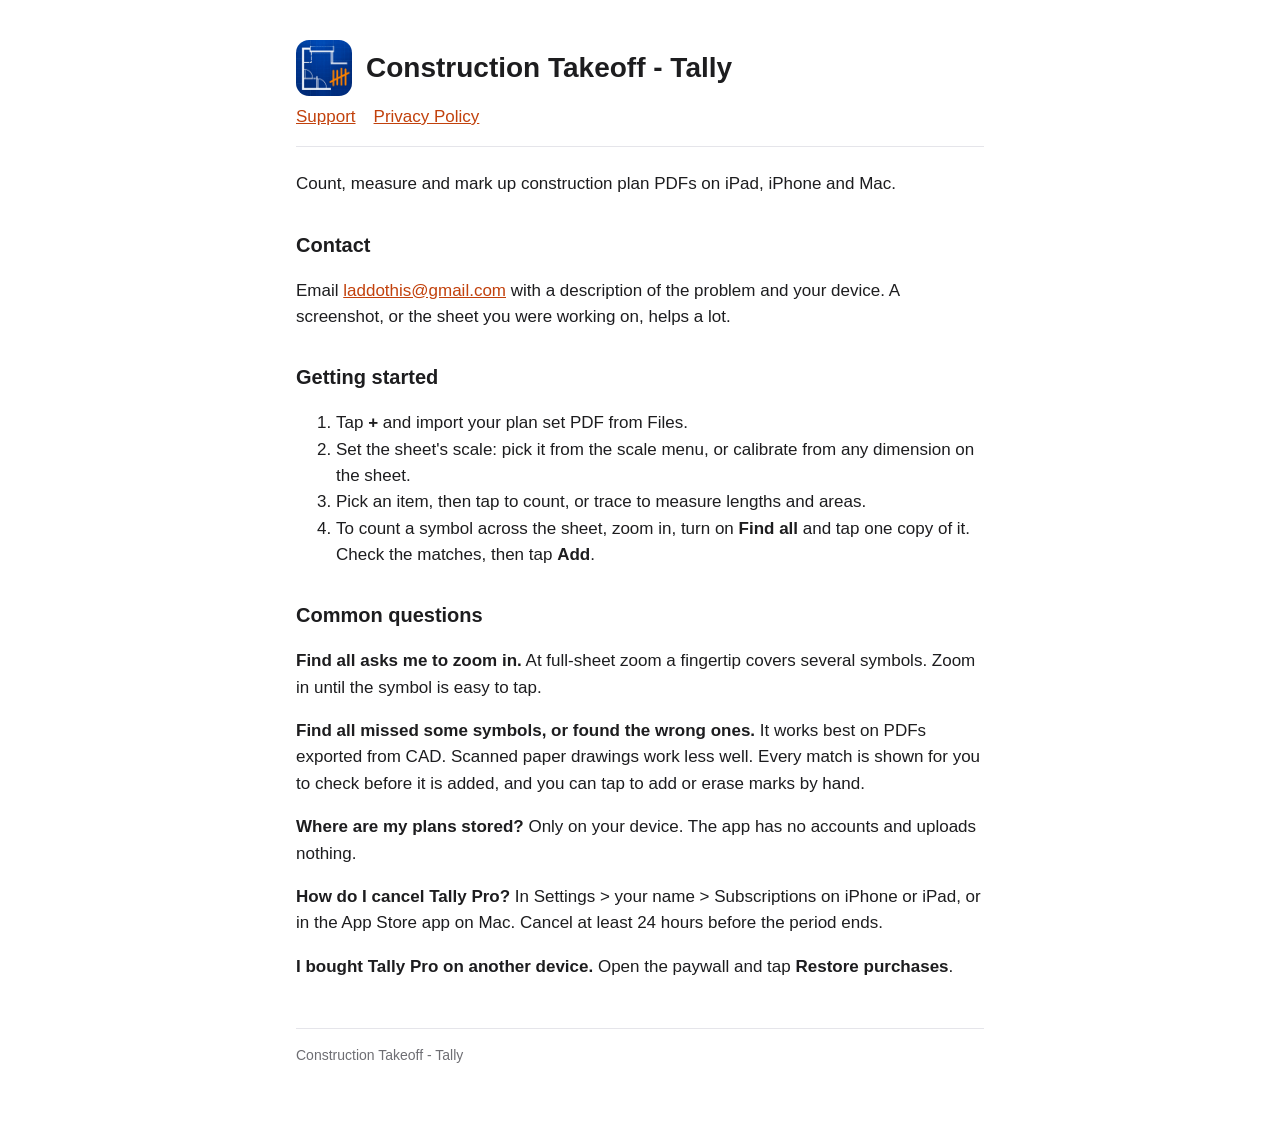
==== index.html @ 2df2b299 "New icon; subscription is Tally Pro" ====
<!doctype html>
<html lang="en">
<head>
<meta charset="utf-8">
<meta name="viewport" content="width=device-width, initial-scale=1">
<title>Construction Takeoff - Tally: Support</title>
<link rel="stylesheet" href="style.css">
<link rel="icon" href="icon.png">
</head>
<body>
<main>
<header><img src="icon.png" alt=""><h1>Construction Takeoff - Tally</h1></header>
<nav><a href="./">Support</a><a href="privacy.html">Privacy Policy</a></nav>

<p>Count, measure and mark up construction plan PDFs on iPad, iPhone and Mac.</p>

<h2>Contact</h2>
<p>Email <span class="email"><noscript>laddothis at gmail dot com</noscript></span> with a description of the problem and your device. A screenshot, or the sheet you were working on, helps a lot.</p>

<h2>Getting started</h2>
<ol>
<li>Tap <strong>+</strong> and import your plan set PDF from Files.</li>
<li>Set the sheet's scale: pick it from the scale menu, or calibrate from any dimension on the sheet.</li>
<li>Pick an item, then tap to count, or trace to measure lengths and areas.</li>
<li>To count a symbol across the sheet, zoom in, turn on <strong>Find all</strong> and tap one copy of it. Check the matches, then tap <strong>Add</strong>.</li>
</ol>

<h2>Common questions</h2>
<p><strong>Find all asks me to zoom in.</strong> At full-sheet zoom a fingertip covers several symbols. Zoom in until the symbol is easy to tap.</p>
<p><strong>Find all missed some symbols, or found the wrong ones.</strong> It works best on PDFs exported from CAD. Scanned paper drawings work less well. Every match is shown for you to check before it is added, and you can tap to add or erase marks by hand.</p>
<p><strong>Where are my plans stored?</strong> Only on your device. The app has no accounts and uploads nothing.</p>
<p><strong>How do I cancel Tally Pro?</strong> In Settings &gt; your name &gt; Subscriptions on iPhone or iPad, or in the App Store app on Mac. Cancel at least 24 hours before the period ends.</p>
<p><strong>I bought Tally Pro on another device.</strong> Open the paywall and tap <strong>Restore purchases</strong>.</p>

<footer>Construction Takeoff - Tally</footer>
</main>
<script src="email.js"></script>
</body>
</html>
---- style.css ----
:root { --bg: #ffffff; --text: #1d1d1f; --muted: #6e6e73; --accent: #c2410c; --line: #e5e5ea; }
@media (prefers-color-scheme: dark) { :root { --bg: #111113; --text: #f2f2f7; --muted: #a1a1a6; --accent: #fb923c; --line: #2c2c2e; } }
* { box-sizing: border-box; }
body { margin: 0; background: var(--bg); color: var(--text); font: 17px/1.55 -apple-system, BlinkMacSystemFont, "Segoe UI", Roboto, sans-serif; }
main { max-width: 720px; margin: 0 auto; padding: 40px 16px 64px; }
header { display: flex; align-items: center; gap: 14px; margin-bottom: 8px; }
header img { width: 56px; height: 56px; border-radius: 13px; }
h1 { font-size: 28px; margin: 0; }
h2 { font-size: 20px; margin: 32px 0 8px; }
p, li { color: var(--text); }
.muted { color: var(--muted); }
a { color: var(--accent); }
nav { margin: 8px 0 24px; padding-bottom: 16px; border-bottom: 1px solid var(--line); }
nav a { margin-right: 18px; }
footer { margin-top: 48px; padding-top: 16px; border-top: 1px solid var(--line); color: var(--muted); font-size: 14px; }
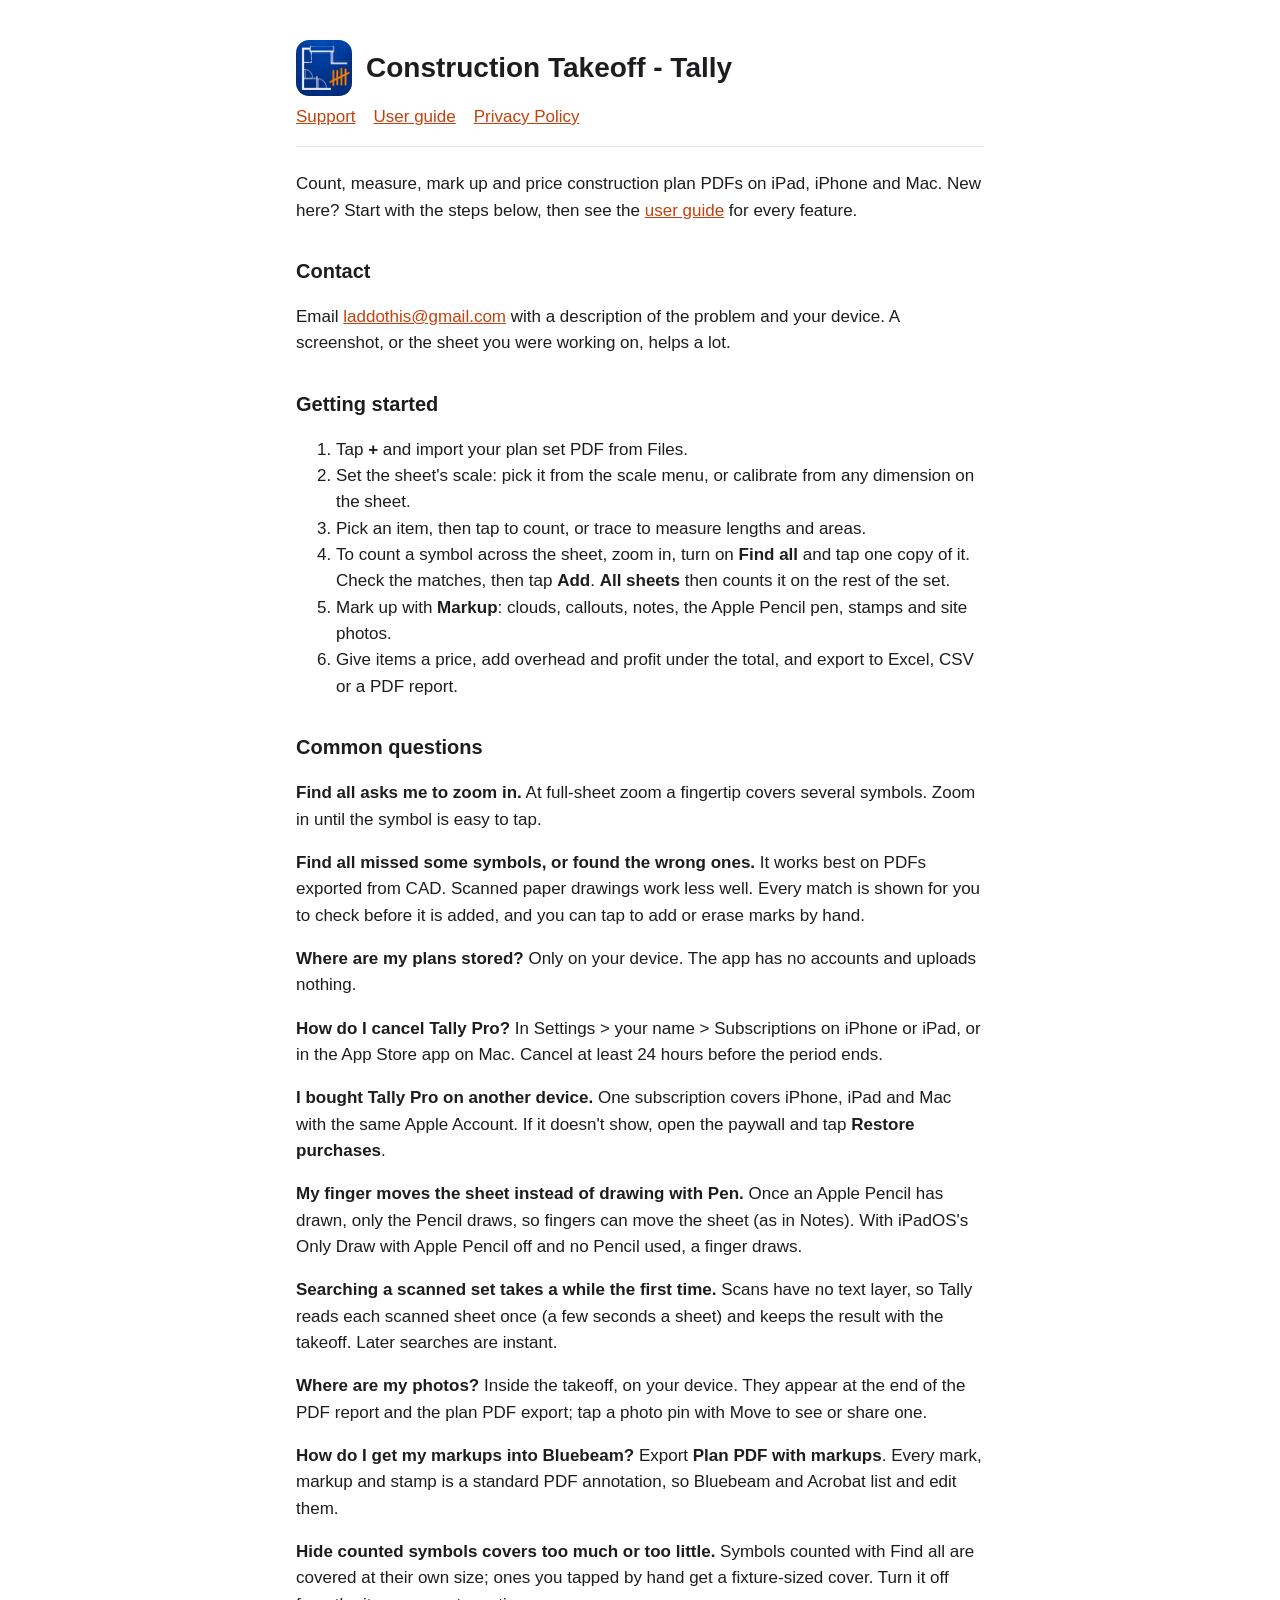
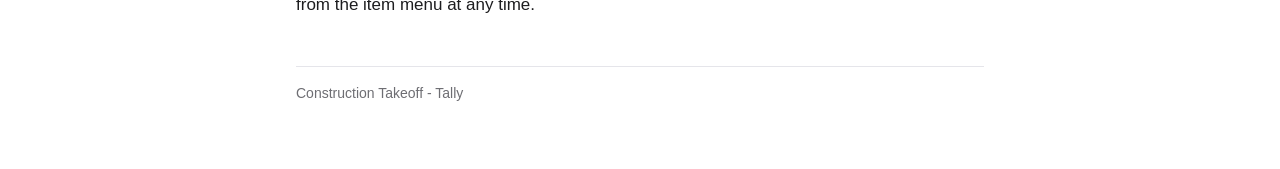
==== commit 3f4c1472: "User guide covering every feature (pen, stamps, photos, zones, Hide counted, bid, volumes, Select ar" ====
--- a/index.html
+++ b/index.html
@@ -10,9 +10,9 @@
 <body>
 <main>
 <header><img src="icon.png" alt=""><h1>Construction Takeoff - Tally</h1></header>
-<nav><a href="./">Support</a><a href="privacy.html">Privacy Policy</a></nav>
+<nav><a href="./">Support</a><a href="guide.html">User guide</a><a href="privacy.html">Privacy Policy</a></nav>
 
-<p>Count, measure and mark up construction plan PDFs on iPad, iPhone and Mac.</p>
+<p>Count, measure, mark up and price construction plan PDFs on iPad, iPhone and Mac. New here? Start with the steps below, then see the <a href="guide.html">user guide</a> for every feature.</p>
 
 <h2>Contact</h2>
 <p>Email <span class="email"><noscript>laddothis at gmail dot com</noscript></span> with a description of the problem and your device. A screenshot, or the sheet you were working on, helps a lot.</p>
@@ -22,7 +22,9 @@
 <li>Tap <strong>+</strong> and import your plan set PDF from Files.</li>
 <li>Set the sheet's scale: pick it from the scale menu, or calibrate from any dimension on the sheet.</li>
 <li>Pick an item, then tap to count, or trace to measure lengths and areas.</li>
-<li>To count a symbol across the sheet, zoom in, turn on <strong>Find all</strong> and tap one copy of it. Check the matches, then tap <strong>Add</strong>.</li>
+<li>To count a symbol across the sheet, zoom in, turn on <strong>Find all</strong> and tap one copy of it. Check the matches, then tap <strong>Add</strong>. <strong>All sheets</strong> then counts it on the rest of the set.</li>
+<li>Mark up with <strong>Markup</strong>: clouds, callouts, notes, the Apple Pencil pen, stamps and site photos.</li>
+<li>Give items a price, add overhead and profit under the total, and export to Excel, CSV or a PDF report.</li>
 </ol>
 
 <h2>Common questions</h2>
@@ -30,7 +32,12 @@
 <p><strong>Find all missed some symbols, or found the wrong ones.</strong> It works best on PDFs exported from CAD. Scanned paper drawings work less well. Every match is shown for you to check before it is added, and you can tap to add or erase marks by hand.</p>
 <p><strong>Where are my plans stored?</strong> Only on your device. The app has no accounts and uploads nothing.</p>
 <p><strong>How do I cancel Tally Pro?</strong> In Settings &gt; your name &gt; Subscriptions on iPhone or iPad, or in the App Store app on Mac. Cancel at least 24 hours before the period ends.</p>
-<p><strong>I bought Tally Pro on another device.</strong> Open the paywall and tap <strong>Restore purchases</strong>.</p>
+<p><strong>I bought Tally Pro on another device.</strong> One subscription covers iPhone, iPad and Mac with the same Apple Account. If it doesn't show, open the paywall and tap <strong>Restore purchases</strong>.</p>
+<p><strong>My finger moves the sheet instead of drawing with Pen.</strong> Once an Apple Pencil has drawn, only the Pencil draws, so fingers can move the sheet (as in Notes). With iPadOS's Only Draw with Apple Pencil off and no Pencil used, a finger draws.</p>
+<p><strong>Searching a scanned set takes a while the first time.</strong> Scans have no text layer, so Tally reads each scanned sheet once (a few seconds a sheet) and keeps the result with the takeoff. Later searches are instant.</p>
+<p><strong>Where are my photos?</strong> Inside the takeoff, on your device. They appear at the end of the PDF report and the plan PDF export; tap a photo pin with Move to see or share one.</p>
+<p><strong>How do I get my markups into Bluebeam?</strong> Export <strong>Plan PDF with markups</strong>. Every mark, markup and stamp is a standard PDF annotation, so Bluebeam and Acrobat list and edit them.</p>
+<p><strong>Hide counted symbols covers too much or too little.</strong> Symbols counted with Find all are covered at their own size; ones you tapped by hand get a fixture-sized cover. Turn it off from the item menu at any time.</p>
 
 <footer>Construction Takeoff - Tally</footer>
 </main>
--- a/style.css
+++ b/style.css
@@ -13,3 +13,5 @@
 nav { margin: 8px 0 24px; padding-bottom: 16px; border-bottom: 1px solid var(--line); }
 nav a { margin-right: 18px; }
 footer { margin-top: 48px; padding-top: 16px; border-top: 1px solid var(--line); color: var(--muted); font-size: 14px; }
+.toc { font-size: 15px; color: var(--muted); }
+code { font: 15px ui-monospace, SFMono-Regular, Menlo, monospace; }
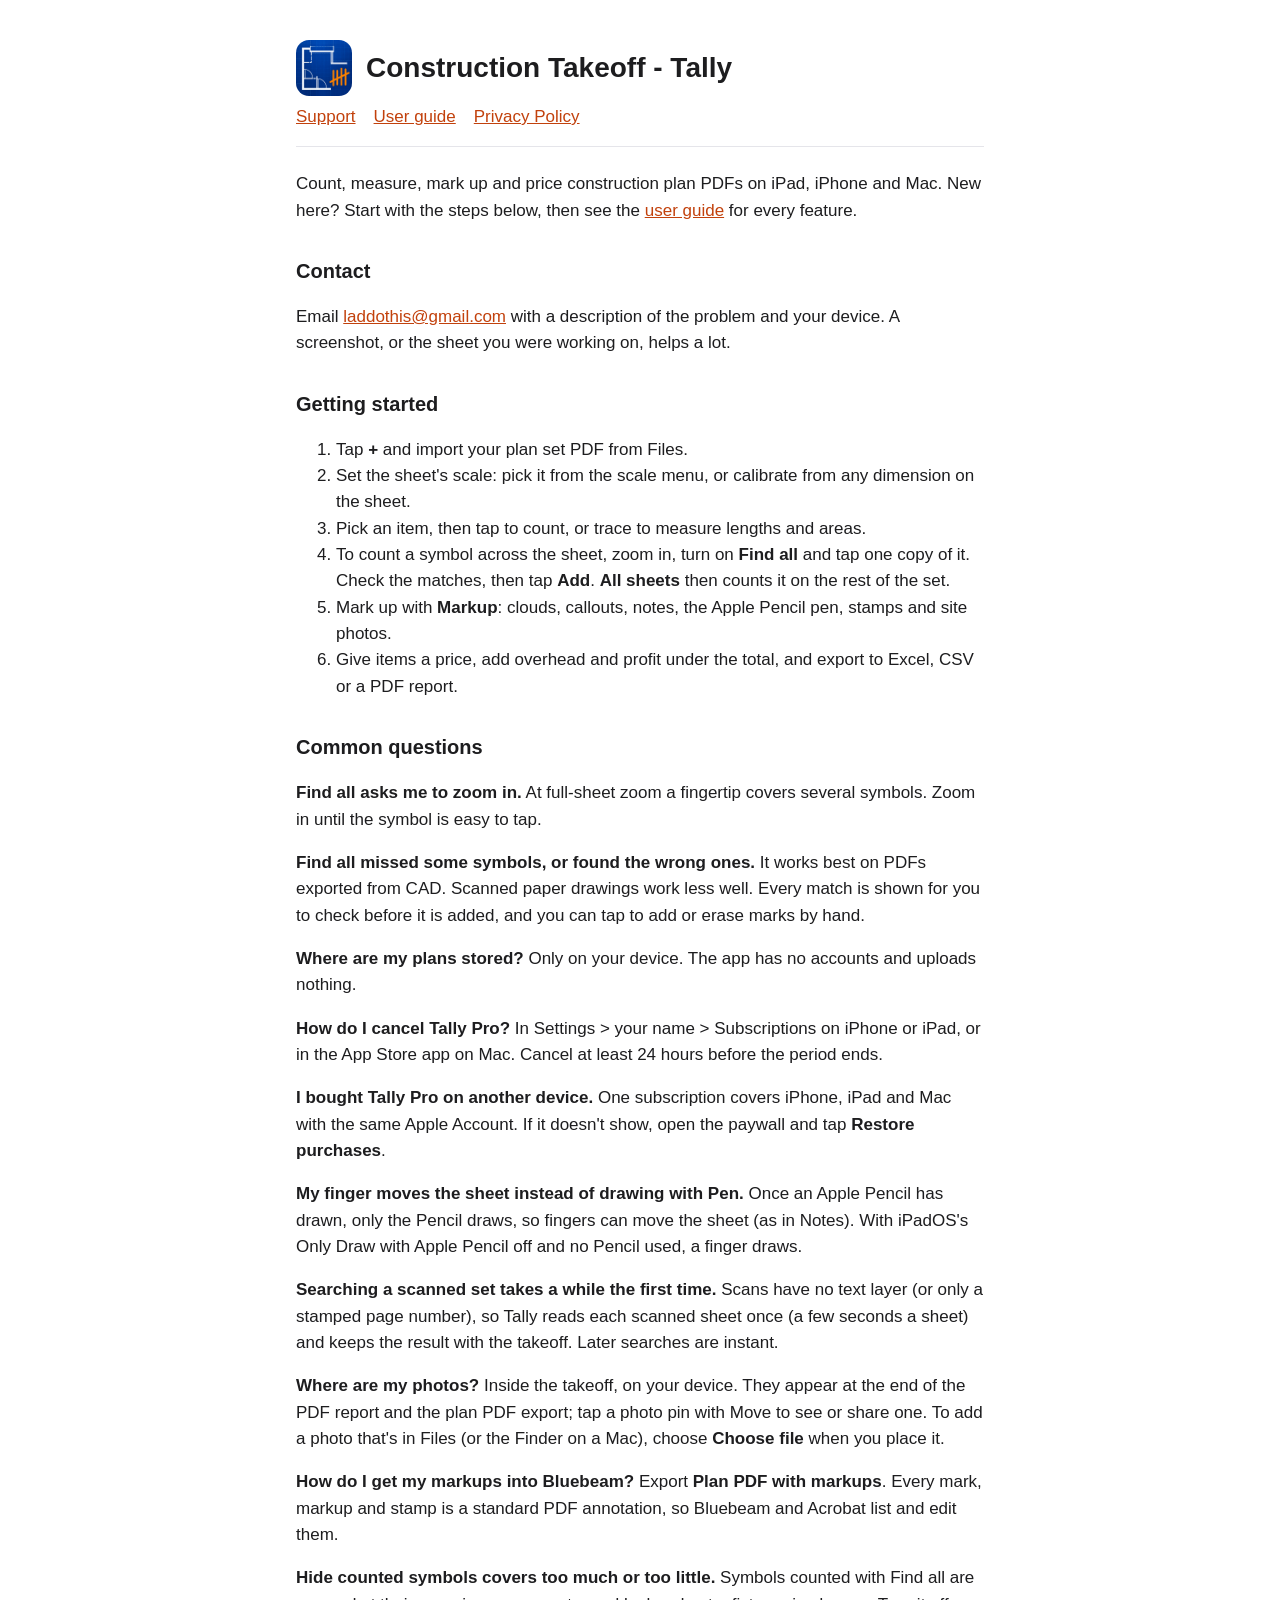
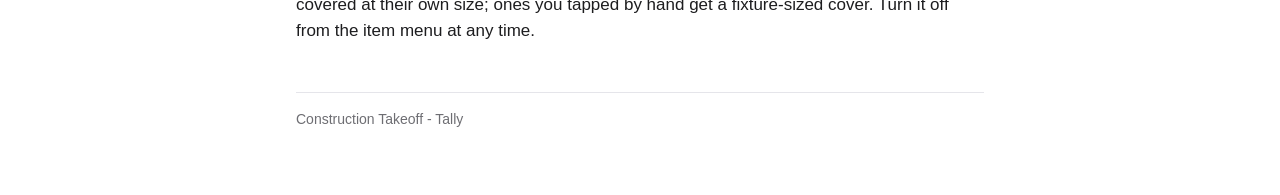
==== commit cc1087ff: "Docs: scans with stamped numbers, photos from files, revisions keep photos, bid field to field" ====
--- a/index.html
+++ b/index.html
@@ -34,8 +34,8 @@
 <p><strong>How do I cancel Tally Pro?</strong> In Settings &gt; your name &gt; Subscriptions on iPhone or iPad, or in the App Store app on Mac. Cancel at least 24 hours before the period ends.</p>
 <p><strong>I bought Tally Pro on another device.</strong> One subscription covers iPhone, iPad and Mac with the same Apple Account. If it doesn't show, open the paywall and tap <strong>Restore purchases</strong>.</p>
 <p><strong>My finger moves the sheet instead of drawing with Pen.</strong> Once an Apple Pencil has drawn, only the Pencil draws, so fingers can move the sheet (as in Notes). With iPadOS's Only Draw with Apple Pencil off and no Pencil used, a finger draws.</p>
-<p><strong>Searching a scanned set takes a while the first time.</strong> Scans have no text layer, so Tally reads each scanned sheet once (a few seconds a sheet) and keeps the result with the takeoff. Later searches are instant.</p>
-<p><strong>Where are my photos?</strong> Inside the takeoff, on your device. They appear at the end of the PDF report and the plan PDF export; tap a photo pin with Move to see or share one.</p>
+<p><strong>Searching a scanned set takes a while the first time.</strong> Scans have no text layer (or only a stamped page number), so Tally reads each scanned sheet once (a few seconds a sheet) and keeps the result with the takeoff. Later searches are instant.</p>
+<p><strong>Where are my photos?</strong> Inside the takeoff, on your device. They appear at the end of the PDF report and the plan PDF export; tap a photo pin with Move to see or share one. To add a photo that's in Files (or the Finder on a Mac), choose <strong>Choose file</strong> when you place it.</p>
 <p><strong>How do I get my markups into Bluebeam?</strong> Export <strong>Plan PDF with markups</strong>. Every mark, markup and stamp is a standard PDF annotation, so Bluebeam and Acrobat list and edit them.</p>
 <p><strong>Hide counted symbols covers too much or too little.</strong> Symbols counted with Find all are covered at their own size; ones you tapped by hand get a fixture-sized cover. Turn it off from the item menu at any time.</p>
 
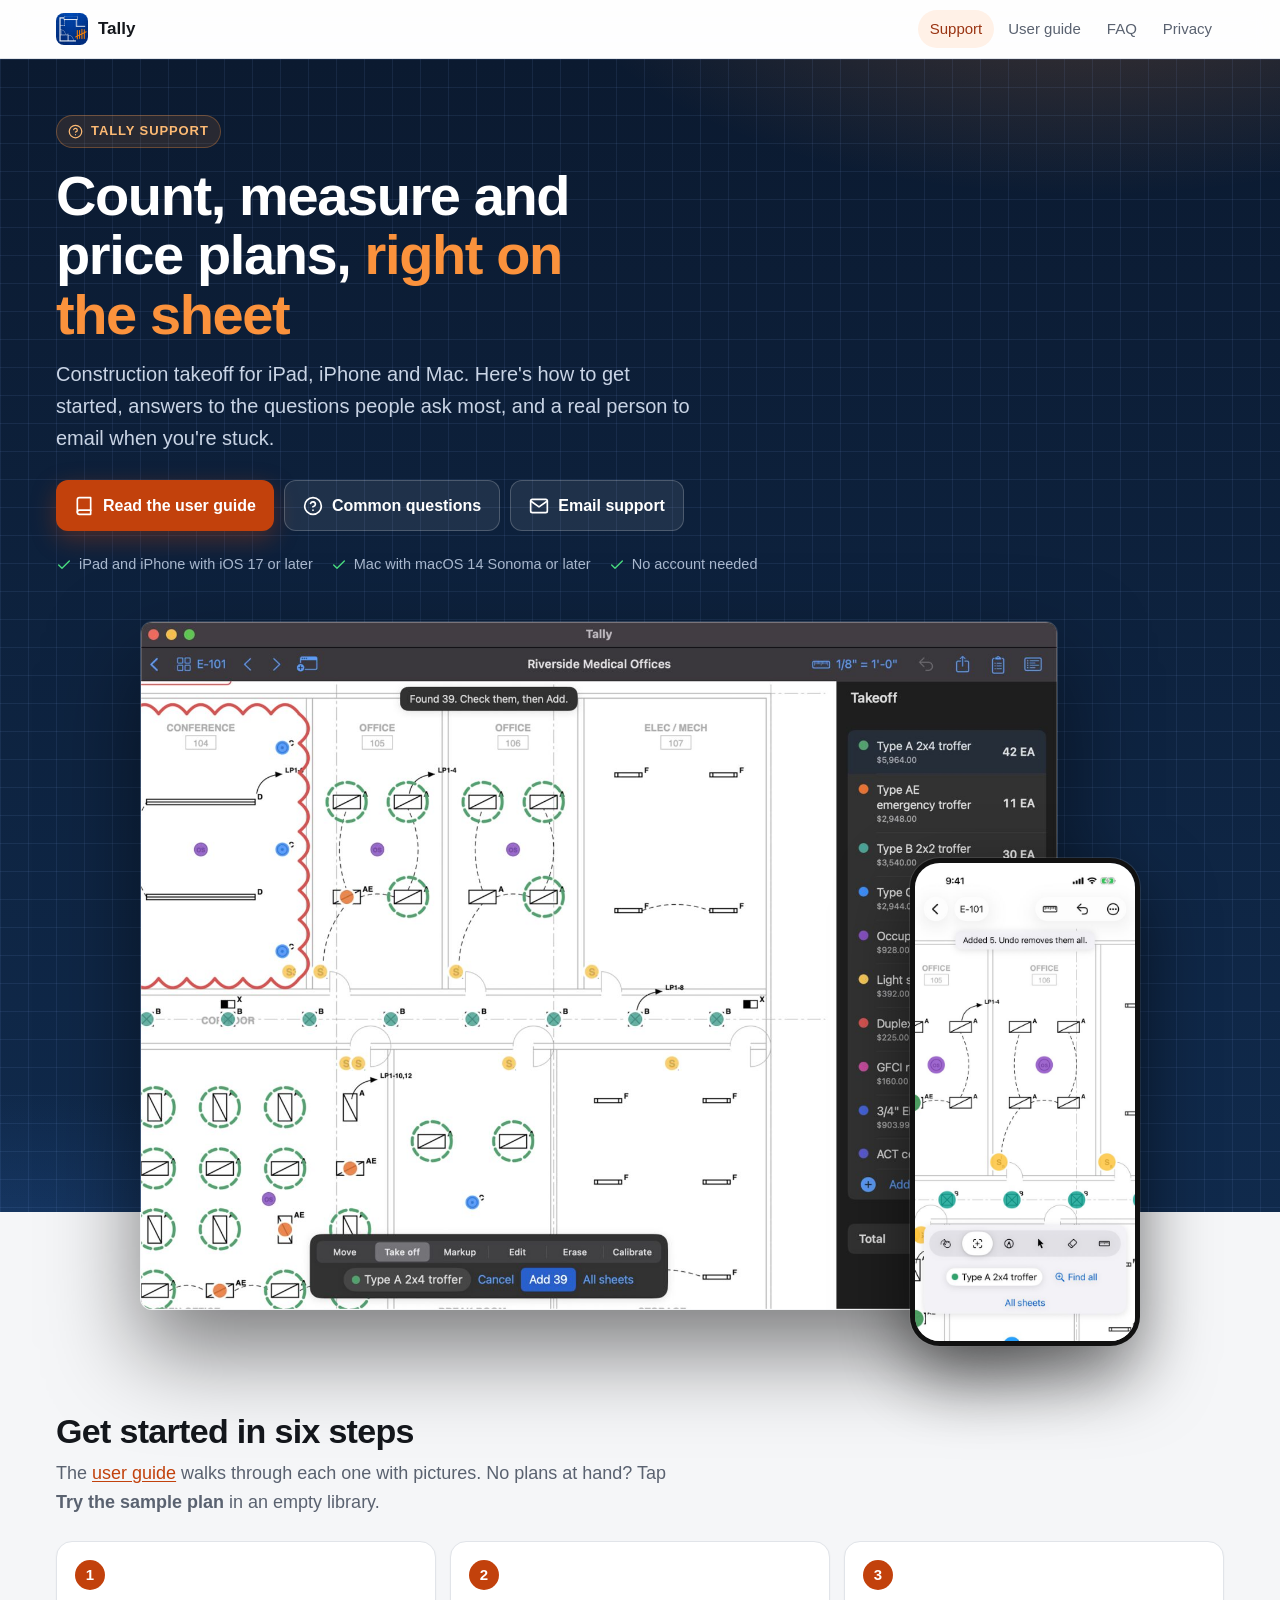
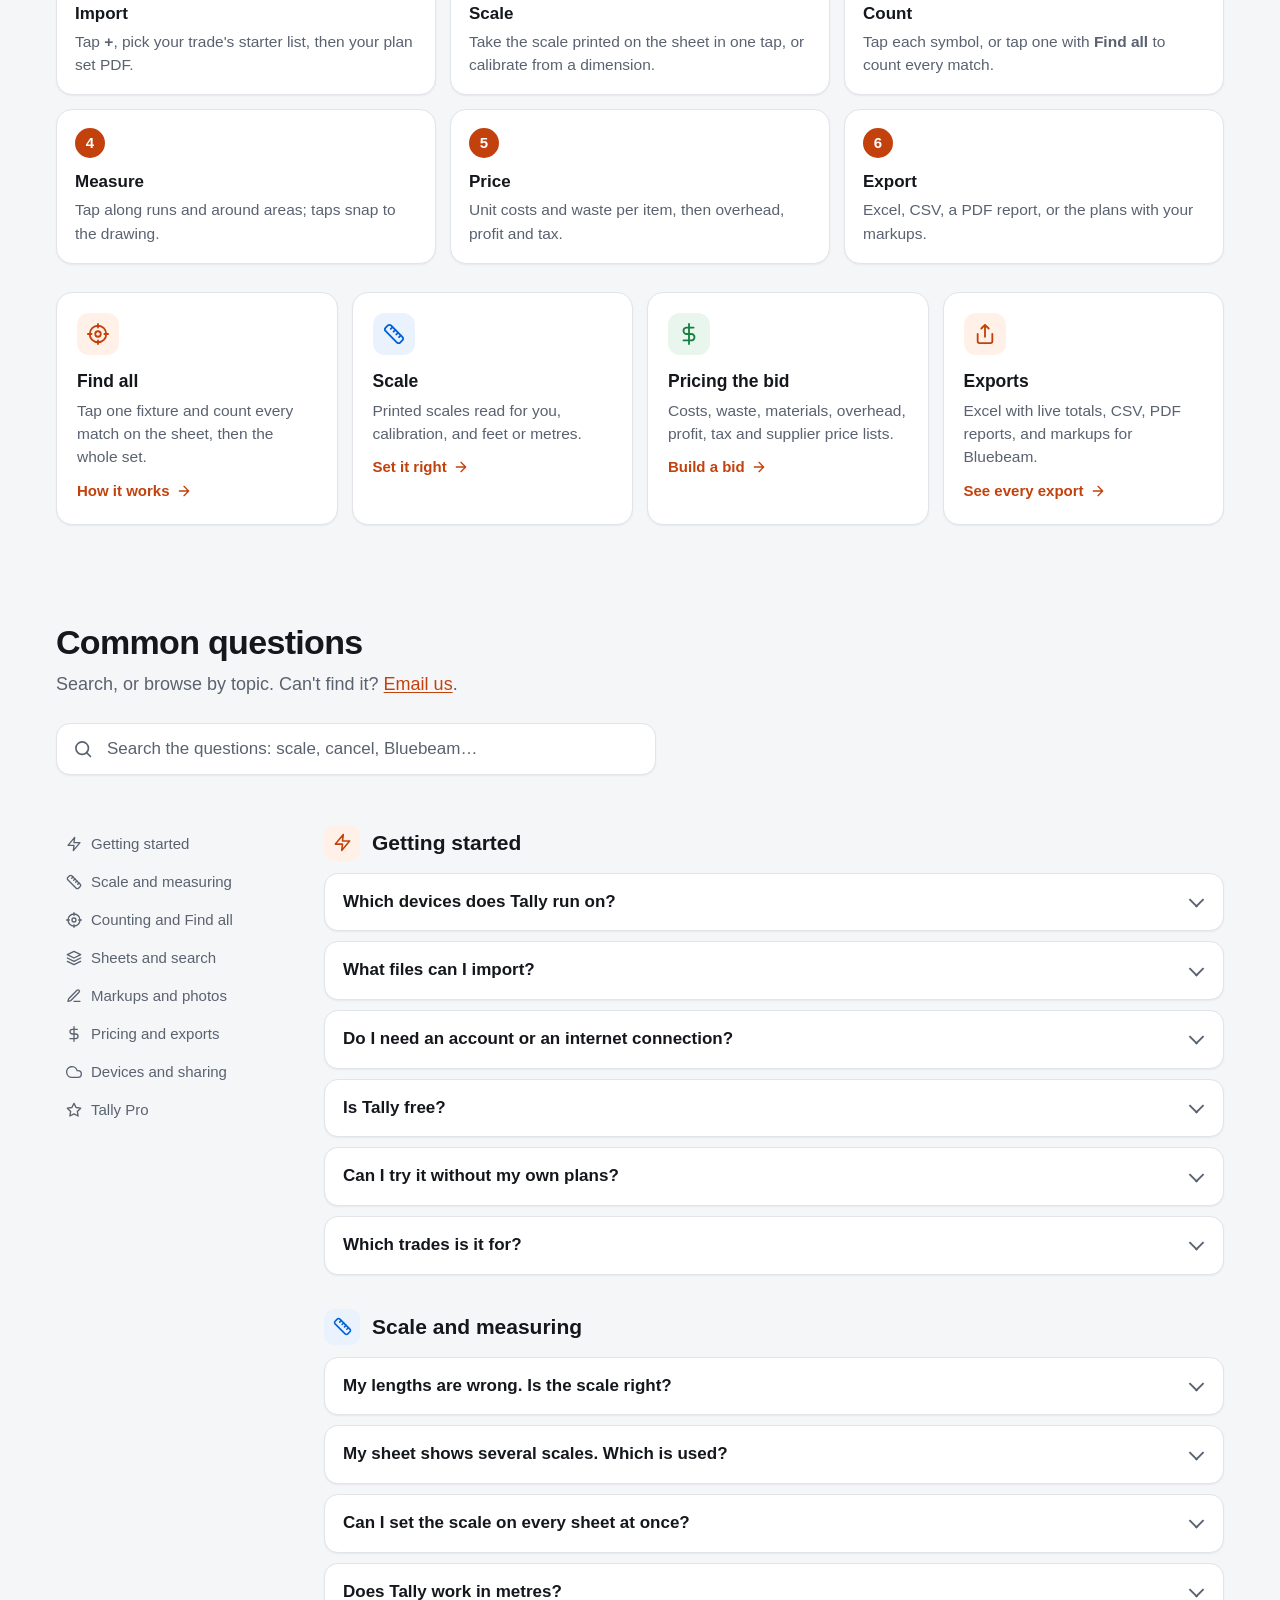
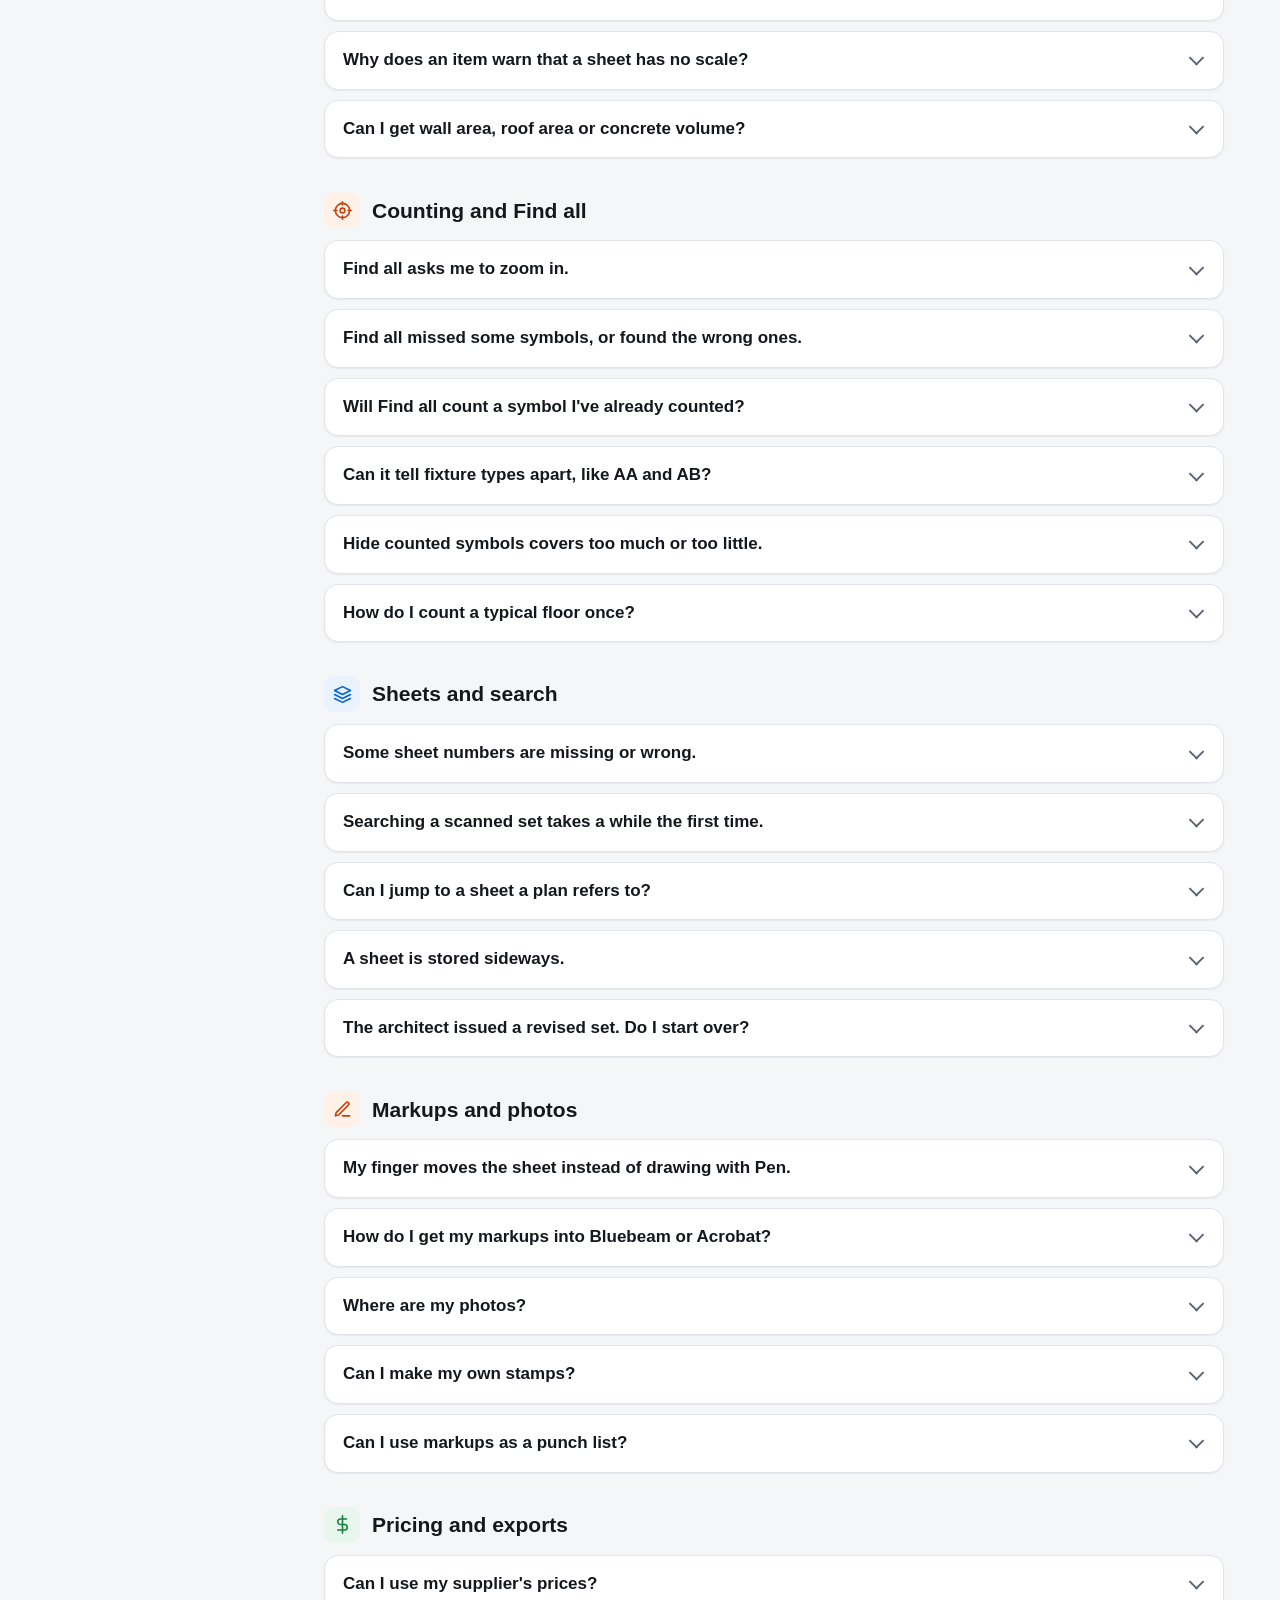
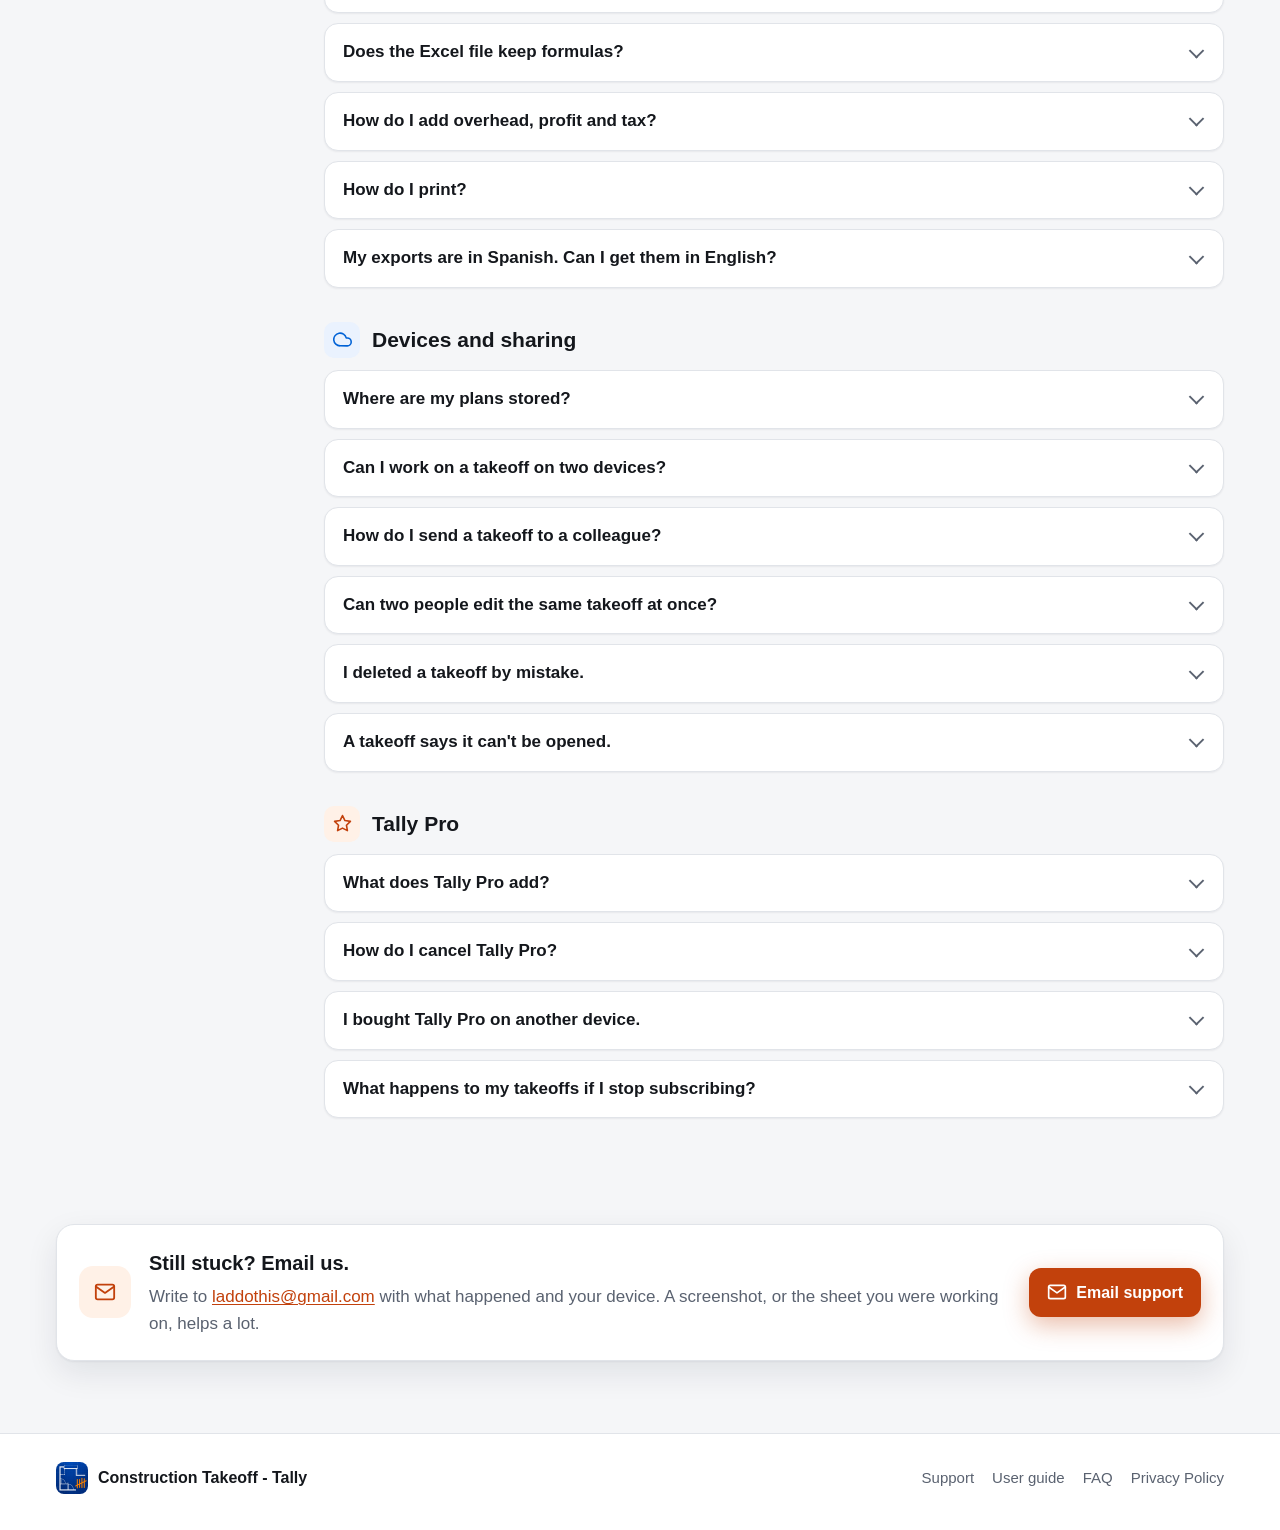
==== commit 682ba96a: "Support site redesign: full user guide with screenshots, searchable FAQ, privacy policy updated for " ====
--- a/index.html
+++ b/index.html
@@ -3,44 +3,231 @@
 <head>
 <meta charset="utf-8">
 <meta name="viewport" content="width=device-width, initial-scale=1">
-<title>Construction Takeoff - Tally: Support</title>
+<title>Support · Construction Takeoff - Tally</title>
+<meta name="description" content="Help for Tally, construction takeoff on iPad, iPhone and Mac: getting started, answers to common questions, and how to reach us.">
+<meta name="theme-color" content="#0b1a30">
 <link rel="stylesheet" href="style.css">
 <link rel="icon" href="icon.png">
+<link rel="apple-touch-icon" href="icon.png">
 </head>
 <body>
-<main>
-<header><img src="icon.png" alt=""><h1>Construction Takeoff - Tally</h1></header>
-<nav><a href="./">Support</a><a href="guide.html">User guide</a><a href="privacy.html">Privacy Policy</a></nav>
-
-<p>Count, measure, mark up and price construction plan PDFs on iPad, iPhone and Mac. New here? Start with the steps below, then see the <a href="guide.html">user guide</a> for every feature.</p>
-
-<h2>Contact</h2>
-<p>Email <span class="email"><noscript>laddothis at gmail dot com</noscript></span> with a description of the problem and your device. A screenshot, or the sheet you were working on, helps a lot.</p>
-
-<h2>Getting started</h2>
-<ol>
-<li>Tap <strong>+</strong> and import your plan set PDF from Files.</li>
-<li>Set the sheet's scale: pick it from the scale menu, or calibrate from any dimension on the sheet.</li>
-<li>Pick an item, then tap to count, or trace to measure lengths and areas.</li>
-<li>To count a symbol across the sheet, zoom in, turn on <strong>Find all</strong> and tap one copy of it. Check the matches, then tap <strong>Add</strong>. <strong>All sheets</strong> then counts it on the rest of the set.</li>
-<li>Mark up with <strong>Markup</strong>: clouds, callouts, notes, the Apple Pencil pen, stamps and site photos.</li>
-<li>Give items a price, add overhead and profit under the total, and export to Excel, CSV or a PDF report.</li>
-</ol>
-
-<h2>Common questions</h2>
-<p><strong>Find all asks me to zoom in.</strong> At full-sheet zoom a fingertip covers several symbols. Zoom in until the symbol is easy to tap.</p>
-<p><strong>Find all missed some symbols, or found the wrong ones.</strong> It works best on PDFs exported from CAD. Scanned paper drawings work less well. Every match is shown for you to check before it is added, and you can tap to add or erase marks by hand.</p>
-<p><strong>Where are my plans stored?</strong> Only on your device. The app has no accounts and uploads nothing.</p>
-<p><strong>How do I cancel Tally Pro?</strong> In Settings &gt; your name &gt; Subscriptions on iPhone or iPad, or in the App Store app on Mac. Cancel at least 24 hours before the period ends.</p>
-<p><strong>I bought Tally Pro on another device.</strong> One subscription covers iPhone, iPad and Mac with the same Apple Account. If it doesn't show, open the paywall and tap <strong>Restore purchases</strong>.</p>
-<p><strong>My finger moves the sheet instead of drawing with Pen.</strong> Once an Apple Pencil has drawn, only the Pencil draws, so fingers can move the sheet (as in Notes). With iPadOS's Only Draw with Apple Pencil off and no Pencil used, a finger draws.</p>
-<p><strong>Searching a scanned set takes a while the first time.</strong> Scans have no text layer (or only a stamped page number), so Tally reads each scanned sheet once (a few seconds a sheet) and keeps the result with the takeoff. Later searches are instant.</p>
-<p><strong>Where are my photos?</strong> Inside the takeoff, on your device. They appear at the end of the PDF report and the plan PDF export; tap a photo pin with Move to see or share one. To add a photo that's in Files (or the Finder on a Mac), choose <strong>Choose file</strong> when you place it.</p>
-<p><strong>How do I get my markups into Bluebeam?</strong> Export <strong>Plan PDF with markups</strong>. Every mark, markup and stamp is a standard PDF annotation, so Bluebeam and Acrobat list and edit them.</p>
-<p><strong>Hide counted symbols covers too much or too little.</strong> Symbols counted with Find all are covered at their own size; ones you tapped by hand get a fixture-sized cover. Turn it off from the item menu at any time.</p>
-
-<footer>Construction Takeoff - Tally</footer>
-</main>
-<script src="email.js"></script>
+<a class="skip" href="#faq">Skip to the questions</a>
+<header class="topbar">
+  <div class="topbar-in">
+    <a class="brand" href="./"><img src="icon.png" alt=""><span>Tally</span></a>
+    <nav class="nav" aria-label="Site">
+      <a href="./" aria-current="page">Support</a>
+      <a href="guide.html">User guide</a>
+      <a href="#faq">FAQ</a>
+      <a href="privacy.html">Privacy</a>
+    </nav>
+  </div>
+</header>
+
+<section class="hero">
+  <div class="hero-in">
+    <span class="eyebrow"><svg class="ic"><use href="icons.svg#help"/></svg>Tally support</span>
+    <h1>Count, measure and price plans, <em>right on the sheet</em></h1>
+    <p class="lead">Construction takeoff for iPad, iPhone and Mac. Here's how to get started, answers to the questions people ask most, and a real person to email when you're stuck.</p>
+    <div class="actions">
+      <a class="btn btn-primary" href="guide.html"><svg class="ic"><use href="icons.svg#book"/></svg>Read the user guide</a>
+      <a class="btn btn-ghost" href="#faq"><svg class="ic"><use href="icons.svg#help"/></svg>Common questions</a>
+      <a class="btn btn-ghost mail" href="#contact"><svg class="ic"><use href="icons.svg#mail"/></svg>Email support</a>
+    </div>
+    <div class="platforms">
+      <span><svg class="ic"><use href="icons.svg#check"/></svg>iPad and iPhone with iOS 17 or later</span>
+      <span><svg class="ic"><use href="icons.svg#check"/></svg>Mac with macOS 14 Sonoma or later</span>
+      <span><svg class="ic"><use href="icons.svg#check"/></svg>No account needed</span>
+    </div>
+    <div class="devices">
+      <img class="mac" src="img/hero-mac.jpg" width="1600" height="1200" alt="Tally on a Mac: Find all has ringed 39 matching light fixtures on an electrical plan, with the items and their totals on the right">
+      <img class="phone" src="img/iphone.jpg" width="600" height="1304" alt="Tally on an iPhone showing counted fixtures on a sheet">
+    </div>
+  </div>
+</section>
+
+<div class="wrap after-devices">
+  <h2 class="section-title">Get started in six steps</h2>
+  <p class="section-sub">The <a href="guide.html#quick-start">user guide</a> walks through each one with pictures. No plans at hand? Tap <b>Try the sample plan</b> in an empty library.</p>
+  <ol class="quick">
+    <li><b>Import</b><span>Tap <b>+</b>, pick your trade's starter list, then your plan set PDF.</span></li>
+    <li><b>Scale</b><span>Take the scale printed on the sheet in one tap, or calibrate from a dimension.</span></li>
+    <li><b>Count</b><span>Tap each symbol, or tap one with <b>Find all</b> to count every match.</span></li>
+    <li><b>Measure</b><span>Tap along runs and around areas; taps snap to the drawing.</span></li>
+    <li><b>Price</b><span>Unit costs and waste per item, then overhead, profit and tax.</span></li>
+    <li><b>Export</b><span>Excel, CSV, a PDF report, or the plans with your markups.</span></li>
+  </ol>
+
+  <div class="cards" style="margin-top:28px">
+    <a class="card" href="guide.html#counting"><span class="tile"><svg class="ic"><use href="icons.svg#target"/></svg></span><h3>Find all</h3><p>Tap one fixture and count every match on the sheet, then the whole set.</p><span class="more">How it works<svg class="ic"><use href="icons.svg#arrow"/></svg></span></a>
+    <a class="card" href="guide.html#scale"><span class="tile blue"><svg class="ic"><use href="icons.svg#ruler"/></svg></span><h3>Scale</h3><p>Printed scales read for you, calibration, and feet or metres.</p><span class="more">Set it right<svg class="ic"><use href="icons.svg#arrow"/></svg></span></a>
+    <a class="card" href="guide.html#pricing"><span class="tile green"><svg class="ic"><use href="icons.svg#dollar"/></svg></span><h3>Pricing the bid</h3><p>Costs, waste, materials, overhead, profit, tax and supplier price lists.</p><span class="more">Build a bid<svg class="ic"><use href="icons.svg#arrow"/></svg></span></a>
+    <a class="card" href="guide.html#exports"><span class="tile"><svg class="ic"><use href="icons.svg#share"/></svg></span><h3>Exports</h3><p>Excel with live totals, CSV, PDF reports, and markups for Bluebeam.</p><span class="more">See every export<svg class="ic"><use href="icons.svg#arrow"/></svg></span></a>
+  </div>
+</div>
+
+<div class="wrap" id="faq" style="padding-top:8px">
+  <h2 class="section-title">Common questions</h2>
+  <p class="section-sub">Search, or browse by topic. Can't find it? <a href="#contact">Email us</a>.</p>
+  <div class="search" role="search" style="margin:0 0 6px">
+    <svg class="ic"><use href="icons.svg#search"/></svg>
+    <input id="faq-search" class="light" type="search" placeholder="Search the questions: scale, cancel, Bluebeam…" aria-label="Search the questions" autocomplete="off">
+  </div>
+  <div class="search-status light" id="faq-status" aria-live="polite"></div>
+
+  <div class="faq-layout" style="margin-top:18px">
+    <nav class="faq-nav" aria-label="Topics">
+      <a href="#q-start"><svg class="ic"><use href="icons.svg#zap"/></svg>Getting started</a>
+      <a href="#q-scale"><svg class="ic"><use href="icons.svg#ruler"/></svg>Scale and measuring</a>
+      <a href="#q-count"><svg class="ic"><use href="icons.svg#target"/></svg>Counting and Find all</a>
+      <a href="#q-sheets"><svg class="ic"><use href="icons.svg#layers"/></svg>Sheets and search</a>
+      <a href="#q-markup"><svg class="ic"><use href="icons.svg#pen"/></svg>Markups and photos</a>
+      <a href="#q-bid"><svg class="ic"><use href="icons.svg#dollar"/></svg>Pricing and exports</a>
+      <a href="#q-devices"><svg class="ic"><use href="icons.svg#cloud"/></svg>Devices and sharing</a>
+      <a href="#q-pro"><svg class="ic"><use href="icons.svg#star"/></svg>Tally Pro</a>
+    </nav>
+    <div>
+      <div class="empty" id="faq-empty" hidden>No answer matches that yet. <a class="mail" href="#contact">Email us</a> and we'll help.</div>
+
+      <section class="faq-group" id="q-start">
+        <h3><span class="tile"><svg class="ic"><use href="icons.svg#zap"/></svg></span>Getting started</h3>
+        <details class="qa" id="what-devices"><summary>Which devices does Tally run on?</summary><div class="a">
+          <p>iPhone and iPad with iOS or iPadOS 17 or later, and Mac with macOS 14 Sonoma or later. It's one app: buy Tally Pro once and it works on all three with the same Apple Account.</p></div></details>
+        <details class="qa" id="what-files"><summary>What files can I import?</summary><div class="a">
+          <p>Plan set PDFs of any size (sets of hundreds of sheets open in a moment), photos or scans of a sheet (JPEG, PNG or HEIC), and takeoff files sent from another Tally. Tap <b>+</b> in the library, open a PDF in Tally from Files or Mail, or drag it onto the library on an iPad or Mac.</p></div></details>
+        <details class="qa" id="account"><summary>Do I need an account or an internet connection?</summary><div class="a">
+          <p>No account, ever. Tally works offline: your plans and takeoffs are on your device. With iCloud on, they also sync to your other devices whenever you're connected.</p></div></details>
+        <details class="qa" id="free"><summary>Is Tally free?</summary><div class="a">
+          <p>Importing plans, scales, counting by hand, runs and areas, zones, markups, photos, pricing and the bid are free, with no time limit. <a href="guide.html#pro">Tally Pro</a> adds Find all, rooms in one tap, exports and printing, with a 7-day free trial.</p></div></details>
+        <details class="qa" id="sample"><summary>Can I try it without my own plans?</summary><div class="a">
+          <p>Yes. In an empty library, tap <b>Try the sample plan</b>: a real electrical sheet with an electrical item list, ready to count and measure.</p></div></details>
+        <details class="qa" id="trades"><summary>Which trades is it for?</summary><div class="a">
+          <p>Any trade that counts, measures or prices from plans. New takeoffs can start with an item list for electrical, drywall and framing, flooring, roofing, plumbing, HVAC, concrete or painting, or blank, or with the items and prices of one of your earlier takeoffs.</p></div></details>
+      </section>
+
+      <section class="faq-group" id="q-scale">
+        <h3><span class="tile blue"><svg class="ic"><use href="icons.svg#ruler"/></svg></span>Scale and measuring</h3>
+        <details class="qa" id="scale-wrong"><summary>My lengths are wrong. Is the scale right?</summary><div class="a">
+          <p>A printed scale is only right if the set was printed at its full size. Half-size sets, and PDFs that were resized, need calibrating: choose <b>Calibrate</b>, tap both ends of a long dimension you know, and type its length. If the sheet already has a scale, Tally first shows the line's length at that scale, so you can see whether it's off.</p></div></details>
+        <details class="qa" id="several-scales"><summary>My sheet shows several scales. Which is used?</summary><div class="a">
+          <p>The one you pick. The Scale menu lists every scale printed on the sheet, under <b>Printed on this sheet</b>. Each sheet has one scale at a time, used for every run and area on it, so pick the scale of the view you're taking off.</p></div></details>
+        <details class="qa" id="all-scales"><summary>Can I set the scale on every sheet at once?</summary><div class="a">
+          <p>Yes, two ways in the Scale menu: <b>Use each sheet's printed scale</b> sets every sheet without a scale from the one scale it prints (sheets with several, or none, are left for you), and <b>Use this scale on all sheets</b> copies this sheet's scale to the rest.</p></div></details>
+        <details class="qa" id="metric"><summary>Does Tally work in metres?</summary><div class="a">
+          <p>Yes. Scale menu › <b>Units</b> › Metres shows the takeoff in m, m² and m³, prices per metre included. Metric scales (1:50, 1:100 and the rest) are listed and read from the sheets, and in metres a length typed without a unit is metres. Switching units never changes a total.</p></div></details>
+        <details class="qa" id="no-scale"><summary>Why does an item warn that a sheet has no scale?</summary><div class="a">
+          <p>Runs and areas on a sheet with no scale can't be measured yet, so they'd count as zero. Set the sheet's scale and their lengths and areas appear. Counts don't need a scale.</p></div></details>
+        <details class="qa" id="walls-roofs"><summary>Can I get wall area, roof area or concrete volume?</summary><div class="a">
+          <p>Yes, from the item's settings: a <b>wall height</b> turns a run into wall area, a <b>roof pitch</b> turns plan area into true roof area, and a <b>depth</b> turns an area into cubic yards for a slab or excavation. See <a href="guide.html#items">Items</a>.</p></div></details>
+      </section>
+
+      <section class="faq-group" id="q-count">
+        <h3><span class="tile"><svg class="ic"><use href="icons.svg#target"/></svg></span>Counting and Find all</h3>
+        <details class="qa" id="zoom-in"><summary>Find all asks me to zoom in.</summary><div class="a">
+          <p>At full-sheet zoom a fingertip covers several symbols, so Tally can't tell which one you mean. Zoom in until the symbol is easy to tap, then tap it.</p></div></details>
+        <details class="qa" id="findall-missed"><summary>Find all missed some symbols, or found the wrong ones.</summary><div class="a">
+          <p>Every match is shown for you to check before it's added: tap a wrong one to leave it out, and tap a missed one to count it. Find all works best on PDFs exported from CAD; scanned paper drawings work less reliably. If a set keeps tripping it up, <a href="#contact">send us the sheet</a> and we'll look.</p></div></details>
+        <details class="qa" id="findall-twice"><summary>Will Find all count a symbol I've already counted?</summary><div class="a">
+          <p>No. Symbols already counted for the item are skipped, on the sheet and when <b>All sheets</b> searches the rest of the set.</p></div></details>
+        <details class="qa" id="findall-types"><summary>Can it tell fixture types apart, like AA and AB?</summary><div class="a">
+          <p>Yes. Types drawn alike but tagged differently are kept apart, in any orientation. It also finds long fixtures such as pendant rows, symbols drawn as just a word (a switch shown as "S3"), and fixtures inside a ceiling grid.</p></div></details>
+        <details class="qa" id="hide-counted"><summary>Hide counted symbols covers too much or too little.</summary><div class="a">
+          <p>Symbols counted with Find all are covered at their own size (a long fixture, such as a pendant row, over its middle); ones you tapped by hand get a fixture-sized cover. Turn it off from the item menu at any time.</p></div></details>
+        <details class="qa" id="typical"><summary>How do I count a typical floor once?</summary><div class="a">
+          <p>Count it, then either Scale menu › <b>Repeat this sheet (typical floor)</b> to multiply its quantities, or <b>Copy this sheet's marks to</b> another sheet of the same size, so each floor has its own marks (and its own zone, if you use zones).</p></div></details>
+      </section>
+
+      <section class="faq-group" id="q-sheets">
+        <h3><span class="tile blue"><svg class="ic"><use href="icons.svg#layers"/></svg></span>Sheets and search</h3>
+        <details class="qa" id="sheet-numbers"><summary>Some sheet numbers are missing or wrong.</summary><div class="a">
+          <p>Tally reads each number from the sheet's title block, with text recognition on scans. Sets drawn without discipline sheet numbers, and some scans, can't always be read. The sheets are still in the order of the PDF, and the thumbnails and arrows work as usual. <a href="#contact">Send us the set</a> and we'll improve how it's read.</p></div></details>
+        <details class="qa" id="search-slow"><summary>Searching a scanned set takes a while the first time.</summary><div class="a">
+          <p>Scans have no text layer (or only a stamped page number), so Tally reads each scanned sheet once, a few seconds a sheet, and keeps the result with the takeoff. Results show as each sheet is read, and later searches are instant.</p></div></details>
+        <details class="qa" id="sheet-links"><summary>Can I jump to a sheet a plan refers to?</summary><div class="a">
+          <p>Yes. With the <b>Move</b> tool, tap a sheet number written on the plan, such as SEE E-501 or a detail's 3/E-501, and that sheet opens.</p></div></details>
+        <details class="qa" id="sideways"><summary>A sheet is stored sideways.</summary><div class="a">
+          <p>Scale menu › <b>Rotate sheet</b> (<kbd>⌘R</kbd> on a Mac) turns it a quarter turn at a time. The plan file isn't changed, and your marks stay put on the drawing.</p></div></details>
+        <details class="qa" id="revised"><summary>The architect issued a revised set. Do I start over?</summary><div class="a">
+          <p>No. In the library, press and hold the takeoff and choose <b>Replace with revised set</b>. Marks follow their sheets by sheet number, and <b>Compare</b> shows what changed on each sheet: removed in red, added in blue. The previous version is kept.</p></div></details>
+      </section>
+
+      <section class="faq-group" id="q-markup">
+        <h3><span class="tile"><svg class="ic"><use href="icons.svg#pen"/></svg></span>Markups and photos</h3>
+        <details class="qa" id="finger-pen"><summary>My finger moves the sheet instead of drawing with Pen.</summary><div class="a">
+          <p>Once an Apple Pencil has drawn, only the Pencil draws, so fingers can move the sheet (as in Notes). With iPadOS's Only Draw with Apple Pencil off and no Pencil used, a finger draws.</p></div></details>
+        <details class="qa" id="bluebeam"><summary>How do I get my markups into Bluebeam or Acrobat?</summary><div class="a">
+          <p>Export <b>Plan PDF with markups</b>. Every mark, markup and stamp is a standard PDF annotation, so Bluebeam, Acrobat and Preview list and edit them.</p></div></details>
+        <details class="qa" id="photos"><summary>Where are my photos?</summary><div class="a">
+          <p>Inside the takeoff, so they go wherever it goes (to your other devices with iCloud). With Move, tap a photo's pin to see, share or caption it. They also appear at the end of the PDF report and the plan PDF. To add a photo that's in Files (or the Finder on a Mac), choose <b>Choose file</b> when you place it.</p></div></details>
+        <details class="qa" id="stamps"><summary>Can I make my own stamps?</summary><div class="a">
+          <p>Yes: Markup › Stamp › <b>New stamp</b>. Your stamps stay in the list for every takeoff, alongside APPROVED, REVISE AND RESUBMIT, FIELD VERIFY and the rest.</p></div></details>
+        <details class="qa" id="punch"><summary>Can I use markups as a punch list?</summary><div class="a">
+          <p>Yes. The <b>Markups</b> button lists every markup by sheet; tap the circle to mark one resolved. Export › <b>Markups as a punch list</b> gives a CSV with each one's sheet, type, text, status and date.</p></div></details>
+      </section>
+
+      <section class="faq-group" id="q-bid">
+        <h3><span class="tile green"><svg class="ic"><use href="icons.svg#dollar"/></svg></span>Pricing and exports</h3>
+        <details class="qa" id="supplier-prices"><summary>Can I use my supplier's prices?</summary><div class="a">
+          <p>Yes. Save the price list as CSV and choose <b>Update prices from a spreadsheet</b> under the total. Tally matches names to your items and materials, sets their prices in one step (one Undo), and tells you which names it couldn't find. You can also export your takeoff as CSV, change the prices in Excel, and read it back in. <a href="guide.html#pricing">More</a></p></div></details>
+        <details class="qa" id="excel-live"><summary>Does the Excel file keep formulas?</summary><div class="a">
+          <p>Yes. The Excel workbook has live totals: change a price, a waste % or a markup percentage in Excel and the bid updates. It has sheets for materials, zones, sheets and markups too.</p></div></details>
+        <details class="qa" id="overhead"><summary>How do I add overhead, profit and tax?</summary><div class="a">
+          <p>Under the total in the items panel, tap <b>Add overhead, profit and tax</b>. Contingency, overhead, profit and tax are percentages of the cost, and <b>fixed amounts</b> add costs you don't measure, such as a permit or a lift rental. Exports show the bid under the total.</p></div></details>
+        <details class="qa" id="print"><summary>How do I print?</summary><div class="a">
+          <p>From the export button: <b>Print this sheet</b> (the sheet on screen with its marks and quantities) or <b>Print the report</b>. On a Mac, <kbd>⌘P</kbd>. Printing is part of Tally Pro.</p></div></details>
+        <details class="qa" id="export-language"><summary>My exports are in Spanish. Can I get them in English?</summary><div class="a">
+          <p>Exports follow Tally's language. To keep the device in Spanish and Tally in English, go to Settings › Apps › Tally › Language.</p></div></details>
+      </section>
+
+      <section class="faq-group" id="q-devices">
+        <h3><span class="tile blue"><svg class="ic"><use href="icons.svg#cloud"/></svg></span>Devices and sharing</h3>
+        <details class="qa" id="stored"><summary>Where are my plans stored?</summary><div class="a">
+          <p>On your device and, when it's signed in to iCloud, in your own iCloud account, so every takeoff appears on your iPhone, iPad and Mac. To keep them on one device only, tap the iCloud button in the library and choose <b>Keep on This Device Only</b>. Tally has no accounts of its own and sends nothing to us. See the <a href="privacy.html">privacy policy</a>.</p></div></details>
+        <details class="qa" id="two-devices"><summary>Can I work on a takeoff on two devices?</summary><div class="a">
+          <p>Yes. Changes made on one show up on the other, and if both were changed while apart (one offline), the two are combined mark by mark, keeping the latest change of each.</p></div></details>
+        <details class="qa" id="send-colleague"><summary>How do I send a takeoff to a colleague?</summary><div class="a">
+          <p>Export › <b>Takeoff file</b>, then send it by Mail, Messages or AirDrop. When they open it in Tally it becomes a takeoff of their own, with the plans, marks, markups and photos. Opening one is free; creating one needs Tally Pro.</p></div></details>
+        <details class="qa" id="coedit"><summary>Can two people edit the same takeoff at once?</summary><div class="a">
+          <p>Not yet. Each person works on their own copy, and a takeoff file sent again lets them replace theirs or keep both. Your own devices share one copy through iCloud.</p></div></details>
+        <details class="qa" id="deleted"><summary>I deleted a takeoff by mistake.</summary><div class="a">
+          <p>It's kept for 30 days on the device you deleted it on. Open <b>Recently Deleted</b> at the bottom of the library and tap <b>Recover</b>.</p></div></details>
+        <details class="qa" id="cant-open"><summary>A takeoff says it can't be opened.</summary><div class="a">
+          <p>It was most likely saved by a newer version of Tally on another of your devices. Update Tally from the App Store and it opens. If it's up to date and still won't open, <a href="#contact">email us</a>; nothing is deleted.</p></div></details>
+      </section>
+
+      <section class="faq-group" id="q-pro">
+        <h3><span class="tile"><svg class="ic"><use href="icons.svg#star"/></svg></span>Tally Pro</h3>
+        <details class="qa" id="pro-includes"><summary>What does Tally Pro add?</summary><div class="a">
+          <p>Find all (on a sheet and across the set), Room and All rooms, every export (Excel, CSV, PDF report, plan PDF with markups, punch list, takeoff file) and printing. It's monthly or yearly, with a 7-day free trial; the App Store shows the price in your currency before you subscribe.</p></div></details>
+        <details class="qa" id="cancel"><summary>How do I cancel Tally Pro?</summary><div class="a">
+          <p>In Tally: <b>Help</b> in the library › <b>Manage subscription</b>. Or in Settings › your name › Subscriptions on iPhone or iPad, or in the App Store app on a Mac. Cancel at least 24 hours before the period (or the free trial) ends.</p></div></details>
+        <details class="qa" id="restore"><summary>I bought Tally Pro on another device.</summary><div class="a">
+          <p>One subscription covers iPhone, iPad and Mac with the same Apple Account. If it doesn't show, tap <b>Help</b> › <b>Restore purchases</b> (or <b>Restore purchases</b> on the Tally Pro screen).</p></div></details>
+        <details class="qa" id="stop"><summary>What happens to my takeoffs if I stop subscribing?</summary><div class="a">
+          <p>Nothing is lost. Your takeoffs stay as they are, and everything free keeps working. Find all, rooms in one tap and exports come back when you subscribe again.</p></div></details>
+      </section>
+    </div>
+  </div>
+</div>
+
+<div class="wrap" id="contact" style="padding-top:0">
+  <div class="contact">
+    <span class="tile"><svg class="ic"><use href="icons.svg#mail"/></svg></span>
+    <div>
+      <h3>Still stuck? Email us.</h3>
+      <p>Write to <span class="email"><noscript>laddothis at gmail dot com</noscript></span> with what happened and your device. A screenshot, or the sheet you were working on, helps a lot.</p>
+    </div>
+    <a class="btn btn-primary mail" href="#contact"><svg class="ic"><use href="icons.svg#mail"/></svg>Email support</a>
+  </div>
+</div>
+
+<footer class="site-footer">
+  <div class="in">
+    <a class="brand" href="./"><img src="icon.png" alt=""><span>Construction Takeoff - Tally</span></a>
+    <nav aria-label="Footer"><a href="./">Support</a><a href="guide.html">User guide</a><a href="#faq">FAQ</a><a href="privacy.html">Privacy Policy</a></nav>
+  </div>
+</footer>
+<button class="totop" type="button" aria-label="Back to top"><svg class="ic"><use href="icons.svg#up"/></svg></button>
+<script src="site.js"></script>
 </body>
 </html>
--- a/style.css
+++ b/style.css
@@ -1,17 +1,292 @@
-:root { --bg: #ffffff; --text: #1d1d1f; --muted: #6e6e73; --accent: #c2410c; --line: #e5e5ea; }
-@media (prefers-color-scheme: dark) { :root { --bg: #111113; --text: #f2f2f7; --muted: #a1a1a6; --accent: #fb923c; --line: #2c2c2e; } }
+/* Tally support site: one stylesheet for the support page, the user guide and the privacy policy. */
+:root {
+  --bg: #f5f6f8; --surface: #ffffff; --surface-2: #eff1f4; --text: #14171c; --muted: #5a6270; --line: #e1e4e9;
+  --accent: #c2410c; --accent-ink: #9a3412; --accent-soft: #fff1e7;
+  --blue: #0062d6; --blue-soft: #eaf2fe; --green: #15803d; --green-soft: #e8f6ee;
+  --shadow-sm: 0 1px 2px rgba(15, 23, 42, .06);
+  --shadow: 0 1px 2px rgba(15, 23, 42, .05), 0 12px 32px rgba(15, 23, 42, .09);
+  --font: -apple-system, BlinkMacSystemFont, "SF Pro Text", "Segoe UI", Roboto, "Helvetica Neue", Arial, sans-serif;
+  --mono: ui-monospace, SFMono-Regular, Menlo, Consolas, monospace;
+  color-scheme: light dark;
+}
+@media (prefers-color-scheme: dark) {
+  :root {
+    --bg: #0a0e15; --surface: #111722; --surface-2: #18202c; --text: #e8ecf2; --muted: #9ba4b2; --line: #243041;
+    --accent: #fb923c; --accent-ink: #fdba74; --accent-soft: rgba(251, 146, 60, .13);
+    --blue: #5aa9ff; --blue-soft: rgba(90, 169, 255, .12); --green: #4ade80; --green-soft: rgba(74, 222, 128, .1);
+    --shadow-sm: 0 1px 2px rgba(0, 0, 0, .4);
+    --shadow: 0 1px 2px rgba(0, 0, 0, .4), 0 12px 32px rgba(0, 0, 0, .35);
+  }
+}
+
 * { box-sizing: border-box; }
-body { margin: 0; background: var(--bg); color: var(--text); font: 17px/1.55 -apple-system, BlinkMacSystemFont, "Segoe UI", Roboto, sans-serif; }
-main { max-width: 720px; margin: 0 auto; padding: 40px 16px 64px; }
-header { display: flex; align-items: center; gap: 14px; margin-bottom: 8px; }
-header img { width: 56px; height: 56px; border-radius: 13px; }
-h1 { font-size: 28px; margin: 0; }
-h2 { font-size: 20px; margin: 32px 0 8px; }
-p, li { color: var(--text); }
-.muted { color: var(--muted); }
-a { color: var(--accent); }
-nav { margin: 8px 0 24px; padding-bottom: 16px; border-bottom: 1px solid var(--line); }
-nav a { margin-right: 18px; }
-footer { margin-top: 48px; padding-top: 16px; border-top: 1px solid var(--line); color: var(--muted); font-size: 14px; }
-.toc { font-size: 15px; color: var(--muted); }
-code { font: 15px ui-monospace, SFMono-Regular, Menlo, monospace; }
+html { -webkit-text-size-adjust: 100%; scroll-behavior: smooth; }
+@media (prefers-reduced-motion: reduce) { html { scroll-behavior: auto; } * { transition: none !important; } }
+body { margin: 0; background: var(--bg); color: var(--text); font: 17px/1.6 var(--font); -webkit-font-smoothing: antialiased; }
+a { color: var(--accent); text-underline-offset: 2px; }
+a:hover { color: var(--accent-ink); }
+img { max-width: 100%; }
+[hidden] { display: none !important; }
+:focus-visible { outline: 3px solid var(--blue); outline-offset: 2px; border-radius: 6px; }
+.ic { width: 20px; height: 20px; flex: none; fill: none; stroke: currentColor; stroke-width: 2; stroke-linecap: round; stroke-linejoin: round; }
+.skip { position: absolute; left: -999px; top: 8px; background: var(--surface); padding: 8px 12px; border-radius: 8px; z-index: 100; }
+.skip:focus { left: 8px; }
+
+/* Top bar */
+.topbar { position: sticky; top: 0; z-index: 50; background: color-mix(in srgb, var(--surface) 85%, transparent);
+  -webkit-backdrop-filter: saturate(1.6) blur(14px); backdrop-filter: saturate(1.6) blur(14px); border-bottom: 1px solid var(--line); }
+.topbar-in { max-width: 1200px; margin: 0 auto; padding: 10px 16px; display: flex; align-items: center; gap: 12px; }
+.brand { display: flex; align-items: center; gap: 10px; font-weight: 700; font-size: 17px; color: var(--text); text-decoration: none; white-space: nowrap; }
+.brand:hover { color: var(--text); }
+.brand img { width: 32px; height: 32px; border-radius: 8px; }
+.nav { margin-left: auto; display: flex; gap: 2px; overflow-x: auto; scrollbar-width: none; }
+.nav::-webkit-scrollbar { display: none; }
+.nav a { padding: 7px 12px; border-radius: 999px; color: var(--muted); text-decoration: none; font-size: 15px; font-weight: 500; white-space: nowrap; }
+.nav a:hover { background: var(--surface-2); color: var(--text); }
+.nav a[aria-current="page"] { background: var(--accent-soft); color: var(--accent-ink); }
+@media (max-width: 600px) { .brand span { display: none; } .nav a { padding: 7px 9px; font-size: 14.5px; } }
+
+/* Hero: a blueprint sheet */
+.hero { position: relative; color: #fff;
+  background:
+    linear-gradient(rgba(140, 180, 255, .09) 1px, transparent 1px) 0 0 / 28px 28px,
+    linear-gradient(90deg, rgba(140, 180, 255, .09) 1px, transparent 1px) 0 0 / 28px 28px,
+    radial-gradient(900px 420px at 85% -10%, rgba(251, 146, 60, .25), transparent 60%),
+    radial-gradient(700px 400px at 0% 110%, rgba(64, 140, 255, .22), transparent 60%),
+    linear-gradient(180deg, #0b1a30, #102a4c); }
+.hero-in { position: relative; max-width: 1200px; margin: 0 auto; padding: 56px 16px 52px; }
+.eyebrow { display: inline-flex; align-items: center; gap: 8px; font-size: 13px; font-weight: 700; letter-spacing: .07em; text-transform: uppercase;
+  color: #fdba74; background: rgba(251, 146, 60, .12); border: 1px solid rgba(251, 146, 60, .3); padding: 5px 11px; border-radius: 999px; }
+.eyebrow .ic { width: 15px; height: 15px; }
+.hero h1 { font-size: clamp(34px, 5.4vw, 56px); line-height: 1.06; letter-spacing: -.025em; margin: 18px 0 14px; max-width: 18ch; }
+.hero h1 em { font-style: normal; color: #fb923c; }
+.lead { font-size: clamp(17px, 2.1vw, 20px); color: #c9d4e5; max-width: 58ch; margin: 0; }
+.actions { display: flex; flex-wrap: wrap; gap: 10px; margin-top: 26px; }
+.btn { display: inline-flex; align-items: center; gap: 9px; padding: 12px 18px; border-radius: 12px; font-weight: 600; font-size: 16px; text-decoration: none; transition: transform .15s, background .15s; }
+.btn:hover { transform: translateY(-1px); }
+.btn-primary { background: #c2410c; color: #fff; box-shadow: 0 8px 24px rgba(194, 65, 12, .35); }
+.btn-primary:hover { background: #ad3a0b; color: #fff; }
+.btn-ghost { background: rgba(255, 255, 255, .08); color: #fff; border: 1px solid rgba(255, 255, 255, .2); }
+.btn-ghost:hover { background: rgba(255, 255, 255, .14); color: #fff; }
+.platforms { display: flex; flex-wrap: wrap; gap: 8px 18px; margin-top: 22px; color: #a9b8ce; font-size: 14.5px; }
+.platforms span { display: inline-flex; align-items: center; gap: 7px; }
+.platforms .ic { width: 16px; height: 16px; color: #4ade80; }
+
+/* The app on a Mac and an iPhone, overlapping the page below */
+.devices { position: relative; z-index: 2; max-width: 1000px; margin: 44px auto -150px; padding-right: 7%; }
+.devices .mac { display: block; border-radius: 12px; border: 1px solid rgba(255, 255, 255, .14); box-shadow: 0 40px 90px rgba(0, 0, 0, .5); width: 100%; height: auto; }
+.devices .phone { position: absolute; right: 0; bottom: -36px; width: 23%; border-radius: 13% / 6%; border: 5px solid #111; background: #000;
+  box-shadow: 0 30px 70px rgba(0, 0, 0, .55), 0 0 0 1px rgba(255, 255, 255, .12); height: auto; }
+.wrap.after-devices { padding-top: 200px; }
+@media (max-width: 700px) { .devices { margin-bottom: -70px; } .wrap.after-devices { padding-top: 100px; } }
+
+/* Page body */
+.wrap { max-width: 1200px; margin: 0 auto; padding: 40px 16px 72px; }
+.narrow { max-width: 860px; }
+.section-title { font-size: clamp(26px, 3.4vw, 34px); letter-spacing: -.02em; line-height: 1.15; margin: 0 0 8px; }
+.section-sub { color: var(--muted); font-size: 18px; margin: 0 0 24px; max-width: 62ch; }
+
+/* Cards */
+.cards { display: grid; grid-template-columns: repeat(auto-fill, minmax(240px, 1fr)); gap: 14px; margin: 18px 0; }
+.card { display: block; background: var(--surface); border: 1px solid var(--line); border-radius: 16px; padding: 20px; box-shadow: var(--shadow-sm);
+  color: var(--text); text-decoration: none; transition: transform .15s, box-shadow .15s, border-color .15s; }
+a.card:hover { transform: translateY(-2px); box-shadow: var(--shadow); border-color: color-mix(in srgb, var(--accent) 35%, var(--line)); color: var(--text); }
+.card h3 { margin: 12px 0 4px; font-size: 17.5px; }
+.card p { margin: 0; color: var(--muted); font-size: 15.5px; line-height: 1.5; }
+.tile { width: 42px; height: 42px; border-radius: 12px; display: grid; place-items: center; background: var(--accent-soft); color: var(--accent); }
+.tile.blue { background: var(--blue-soft); color: var(--blue); }
+.tile.green { background: var(--green-soft); color: var(--green); }
+.tile .ic { width: 22px; height: 22px; }
+.more { display: inline-flex; align-items: center; gap: 6px; margin-top: 10px; font-weight: 600; font-size: 15px; color: var(--accent); }
+.more .ic { width: 16px; height: 16px; }
+
+/* Quick start strip on the support page */
+.quick { counter-reset: q; display: grid; grid-template-columns: repeat(3, minmax(0, 1fr)); gap: 14px; list-style: none; padding: 0; margin: 20px 0 0; }
+.quick li { counter-increment: q; position: relative; background: var(--surface); border: 1px solid var(--line); border-radius: 16px; padding: 18px 18px 18px; box-shadow: var(--shadow-sm); }
+.quick li::before { content: counter(q); display: grid; place-items: center; width: 30px; height: 30px; border-radius: 50%; background: var(--accent); color: #fff; font-weight: 700; font-size: 15px; margin-bottom: 10px; }
+.quick li > b { display: block; margin-bottom: 3px; }
+.quick li > span { color: var(--muted); font-size: 15.5px; line-height: 1.5; display: block; }
+@media (max-width: 820px) { .quick { grid-template-columns: repeat(2, minmax(0, 1fr)); } }
+@media (max-width: 520px) { .quick { grid-template-columns: 1fr; } }
+
+/* Guide layout: contents on the left, sections on the right */
+.layout { max-width: 1200px; margin: 0 auto; padding: 36px 16px 80px; display: grid; grid-template-columns: 250px minmax(0, 1fr); gap: 56px; }
+.sidebar nav { position: sticky; top: 74px; max-height: calc(100vh - 90px); overflow: auto; padding: 4px 8px 24px 0; scrollbar-width: thin; }
+.toc-group { margin-bottom: 18px; }
+.toc-group h4 { font-size: 12px; text-transform: uppercase; letter-spacing: .09em; color: var(--muted); margin: 0 0 6px 10px; }
+.toc a { display: flex; align-items: center; gap: 9px; padding: 6px 10px; border-radius: 9px; color: var(--muted); text-decoration: none; font-size: 15px; line-height: 1.35; }
+.toc a .ic { width: 16px; height: 16px; opacity: .8; }
+.toc a:hover { background: var(--surface-2); color: var(--text); }
+.toc a.active { background: var(--accent-soft); color: var(--accent-ink); font-weight: 600; }
+.toc a.dim { opacity: .35; }
+.mtoc { display: none; margin: 0 0 28px; background: var(--surface); border: 1px solid var(--line); border-radius: 14px; box-shadow: var(--shadow-sm); }
+.mtoc summary { cursor: pointer; padding: 14px 16px; font-weight: 600; list-style: none; display: flex; align-items: center; gap: 10px; }
+.mtoc summary::-webkit-details-marker { display: none; }
+.mtoc summary::after { content: ""; margin-left: auto; width: 8px; height: 8px; border-right: 2px solid var(--muted); border-bottom: 2px solid var(--muted); transform: rotate(45deg); transition: transform .2s; }
+.mtoc[open] summary::after { transform: rotate(-135deg); }
+.mtoc .toc { padding: 0 8px 12px; columns: 2; column-gap: 8px; }
+.mtoc .toc-group { break-inside: avoid; }
+@media (max-width: 980px) { .layout { grid-template-columns: 1fr; gap: 0; padding-top: 24px; } .sidebar { display: none; } .mtoc { display: block; } }
+@media (max-width: 520px) { .mtoc .toc { columns: 1; } }
+
+.content { min-width: 0; max-width: 840px; }
+.g-section { scroll-margin-top: 76px; padding-bottom: 44px; margin-bottom: 44px; border-bottom: 1px solid var(--line); }
+.g-section:last-of-type { border-bottom: 0; }
+.sec-head { display: flex; align-items: center; gap: 14px; }
+.sec-head .tile { width: 46px; height: 46px; }
+.content h2 { font-size: clamp(25px, 3.2vw, 31px); letter-spacing: -.02em; line-height: 1.15; margin: 0; }
+.content h2 a.anchor { color: inherit; text-decoration: none; }
+.sec-intro { font-size: 18.5px; color: var(--muted); margin: 12px 0 22px; }
+.content h3 { font-size: 19.5px; letter-spacing: -.01em; margin: 30px 0 10px; scroll-margin-top: 80px; }
+.content p { margin: 0 0 14px; }
+.content ul { padding-left: 0; list-style: none; margin: 0 0 16px; }
+.content ul > li { position: relative; padding-left: 22px; margin: 0 0 9px; }
+.content ul > li::before { content: ""; position: absolute; left: 4px; top: .7em; width: 7px; height: 7px; border-radius: 2px; background: var(--accent); transform: rotate(45deg); opacity: .85; }
+
+/* Numbered steps */
+ol.steps { counter-reset: s; list-style: none; padding: 0; margin: 16px 0 20px; display: grid; gap: 10px; }
+ol.steps > li { counter-increment: s; position: relative; padding: 14px 16px 14px 60px; background: var(--surface); border: 1px solid var(--line); border-radius: 14px; box-shadow: var(--shadow-sm); }
+ol.steps > li::before { content: counter(s); position: absolute; left: 16px; top: 14px; width: 30px; height: 30px; border-radius: 50%; background: var(--accent); color: #fff; font-weight: 700; font-size: 15px; display: grid; place-items: center; }
+ol.steps > li > b:first-child { display: block; margin-bottom: 2px; }
+ol.steps > li > span { color: var(--muted); }
+
+/* Callouts */
+.note { display: flex; gap: 12px; padding: 14px 16px; border-radius: 14px; margin: 18px 0; background: var(--blue-soft); border: 1px solid color-mix(in srgb, var(--blue) 22%, transparent); font-size: 16px; }
+.note > .ic { margin-top: 2px; color: var(--blue); }
+.note p { margin: 0 0 6px; } .note p:last-child { margin: 0; }
+.note.tip { background: var(--green-soft); border-color: color-mix(in srgb, var(--green) 25%, transparent); }
+.note.tip > .ic { color: var(--green); }
+.note.pro { background: var(--accent-soft); border-color: color-mix(in srgb, var(--accent) 25%, transparent); }
+.note.pro > .ic { color: var(--accent); }
+
+.pro-badge { display: inline-block; font-size: 11px; font-weight: 800; letter-spacing: .07em; padding: 2px 8px; border-radius: 999px; background: linear-gradient(135deg, #f97316, #c2410c); color: #fff; vertical-align: 3px; margin-left: 6px; line-height: 1.6; }
+h2 .pro-badge { vertical-align: 6px; }
+kbd { font: 600 13px/1 var(--mono); padding: 3px 7px 4px; border-radius: 6px; border: 1px solid var(--line); border-bottom-width: 2px; background: var(--surface); color: var(--text); white-space: nowrap; }
+code { font: 14.5px var(--mono); background: var(--surface-2); padding: 1px 6px; border-radius: 6px; }
+.ui { font-weight: 600; }
+
+/* Screenshots */
+figure.shot { margin: 22px 0; }
+figure.shot a { display: block; border-radius: 14px; overflow: hidden; border: 1px solid var(--line); box-shadow: var(--shadow); background: var(--surface-2); cursor: zoom-in; }
+figure.shot img { display: block; width: 100%; height: auto; }
+figure.shot.dark a { border-color: #1f2937; }
+figcaption { font-size: 14px; color: var(--muted); margin-top: 10px; text-align: center; line-height: 1.45; }
+.split { display: grid; grid-template-columns: minmax(0, 1fr) 300px; gap: 30px; align-items: start; }
+.split.narrow-fig { grid-template-columns: minmax(0, 1fr) 250px; }
+.split > figure.shot { margin-top: 4px; position: sticky; top: 84px; }
+@media (max-width: 760px) { .split, .split.narrow-fig { grid-template-columns: 1fr; } .split > figure.shot { position: static; max-width: 340px; margin: 8px auto 20px; } }
+
+/* Screen map: numbered pins on a screenshot */
+.screenmap { display: grid; grid-template-columns: minmax(0, 400px) minmax(0, 1fr); gap: 30px; align-items: start; margin: 8px 0 10px; }
+.map { position: relative; border-radius: 18px; overflow: hidden; border: 1px solid var(--line); box-shadow: var(--shadow); }
+.map img { display: block; width: 100%; height: auto; }
+.pin { position: absolute; transform: translate(-50%, -50%); width: 24px; height: 24px; border-radius: 50%; background: #c2410c; color: #fff;
+  font: 700 12px/24px var(--font); text-align: center; box-shadow: 0 0 0 3px rgba(255, 255, 255, .95), 0 3px 10px rgba(0, 0, 0, .35); transition: transform .15s; }
+.pin.on { transform: translate(-50%, -50%) scale(1.35); background: #0062d6; }
+.legend { list-style: none; padding: 0; margin: 0; display: grid; gap: 4px; counter-reset: l; }
+.legend li { counter-increment: l; display: grid; grid-template-columns: 26px 1fr; gap: 10px; padding: 7px 8px; border-radius: 10px; font-size: 16px; line-height: 1.45; }
+.legend li::before { content: counter(l); width: 24px; height: 24px; border-radius: 50%; background: #c2410c; color: #fff; font-weight: 700; font-size: 12px; display: grid; place-items: center; margin-top: 1px; }
+.legend li:hover, .legend li.on { background: var(--surface-2); }
+.legend b { font-weight: 600; }
+@media (max-width: 760px) { .screenmap { grid-template-columns: 1fr; } .map { max-width: 400px; margin: 0 auto; } }
+
+/* Tables */
+.table-wrap { overflow-x: auto; border: 1px solid var(--line); border-radius: 14px; background: var(--surface); margin: 16px 0 20px; box-shadow: var(--shadow-sm); }
+table { border-collapse: collapse; width: 100%; font-size: 15.5px; line-height: 1.5; }
+th, td { text-align: left; padding: 11px 14px; border-bottom: 1px solid var(--line); vertical-align: top; }
+th { font-size: 12.5px; text-transform: uppercase; letter-spacing: .06em; color: var(--muted); background: var(--surface-2); font-weight: 700; }
+tr:last-child td { border-bottom: 0; }
+td:first-child { font-weight: 600; white-space: nowrap; }
+
+
+/* Free and Pro */
+.plans { display: grid; grid-template-columns: 1fr 1fr; gap: 14px; margin: 18px 0; }
+.plan { background: var(--surface); border: 1px solid var(--line); border-radius: 16px; padding: 20px; box-shadow: var(--shadow-sm); }
+.plan.pro { border-color: color-mix(in srgb, var(--accent) 45%, var(--line)); background: linear-gradient(180deg, var(--accent-soft), var(--surface) 60%); }
+.plan h3 { margin: 0 0 4px !important; display: flex; align-items: center; gap: 8px; }
+.plan .price { color: var(--muted); font-size: 15px; margin: 0 0 12px; }
+.plan ul { margin: 0; }
+.plan ul > li::before { content: none; }
+.plan ul > li { padding-left: 26px; }
+.plan ul > li .ic { position: absolute; left: 0; top: 4px; width: 17px; height: 17px; color: var(--green); }
+.plan.pro ul > li .ic { color: var(--accent); }
+@media (max-width: 640px) { .plans { grid-template-columns: 1fr; } }
+
+/* Search */
+.search { position: relative; max-width: 600px; margin-top: 26px; }
+.search input { width: 100%; padding: 15px 16px 15px 50px; border-radius: 14px; border: 1px solid rgba(255, 255, 255, .22); background: rgba(255, 255, 255, .09);
+  color: #fff; font: 17px var(--font); -webkit-appearance: none; appearance: none; }
+.search input::placeholder { color: #9fb0c8; }
+.search input:focus { outline: none; border-color: #fb923c; background: rgba(255, 255, 255, .13); box-shadow: 0 0 0 4px rgba(251, 146, 60, .25); }
+.search > .ic { position: absolute; left: 17px; top: 50%; transform: translateY(-50%); color: #9fb0c8; }
+.search-status { color: #c9d4e5; font-size: 14.5px; margin-top: 10px; min-height: 22px; }
+.search-status a { color: #fdba74; }
+.chips { display: flex; flex-wrap: wrap; gap: 8px; margin-top: 14px; }
+.chips a { padding: 6px 12px; border-radius: 999px; background: rgba(255, 255, 255, .08); border: 1px solid rgba(255, 255, 255, .16); color: #e2e8f0; text-decoration: none; font-size: 14px; }
+.chips a:hover { background: rgba(255, 255, 255, .16); color: #fff; }
+::highlight(hit) { background: #fde68a; color: #111; }
+.empty { text-align: center; color: var(--muted); padding: 40px 16px; background: var(--surface); border: 1px dashed var(--line); border-radius: 16px; }
+
+/* FAQ */
+.faq-layout { display: grid; grid-template-columns: 220px minmax(0, 1fr); gap: 48px; }
+.faq-nav { position: sticky; top: 80px; align-self: start; }
+.faq-nav a { display: flex; align-items: center; gap: 9px; padding: 7px 10px; border-radius: 9px; color: var(--muted); text-decoration: none; font-size: 15px; }
+.faq-nav a:hover { background: var(--surface-2); color: var(--text); }
+.faq-nav .ic { width: 16px; height: 16px; }
+@media (max-width: 900px) { .faq-layout { grid-template-columns: 1fr; gap: 0; } .faq-nav { position: static; display: flex; flex-wrap: wrap; gap: 6px; margin-bottom: 16px; }
+  .faq-nav a { background: var(--surface); border: 1px solid var(--line); border-radius: 999px; padding: 6px 12px; font-size: 14px; } }
+.faq-group { scroll-margin-top: 80px; margin-bottom: 34px; }
+.faq-group > h3 { display: flex; align-items: center; gap: 12px; font-size: 21px; margin: 0 0 12px; }
+.faq-group > h3 .tile { width: 36px; height: 36px; border-radius: 10px; }
+.faq-group > h3 .tile .ic { width: 19px; height: 19px; }
+details.qa { background: var(--surface); border: 1px solid var(--line); border-radius: 14px; margin: 0 0 10px; box-shadow: var(--shadow-sm); scroll-margin-top: 84px; transition: border-color .15s; }
+details.qa[open] { border-color: color-mix(in srgb, var(--accent) 35%, var(--line)); }
+details.qa summary { list-style: none; cursor: pointer; padding: 16px 52px 16px 18px; font-weight: 600; position: relative; line-height: 1.45; }
+details.qa summary::-webkit-details-marker { display: none; }
+details.qa summary::after { content: ""; position: absolute; right: 21px; top: 50%; width: 9px; height: 9px; border-right: 2px solid var(--muted); border-bottom: 2px solid var(--muted); transform: translateY(-70%) rotate(45deg); transition: transform .2s; }
+details.qa[open] summary::after { transform: translateY(-25%) rotate(-135deg); }
+details.qa .a { padding: 0 18px 16px; }
+details.qa .a p { margin: 0 0 10px; } details.qa .a p:last-child { margin: 0; }
+details.qa .a ul { margin: 0 0 10px; }
+
+/* Contact */
+.contact { display: grid; grid-template-columns: auto 1fr auto; gap: 18px; align-items: center; background: var(--surface); border: 1px solid var(--line); border-radius: 18px; padding: 22px; box-shadow: var(--shadow); }
+.contact h3 { margin: 0 0 4px; font-size: 20px; }
+.contact p { margin: 0; color: var(--muted); }
+.contact .tile { width: 52px; height: 52px; border-radius: 14px; }
+@media (max-width: 680px) { .contact { grid-template-columns: 1fr; } }
+
+/* Privacy */
+.doc { background: var(--surface); border: 1px solid var(--line); border-radius: 18px; padding: clamp(20px, 4vw, 40px); box-shadow: var(--shadow-sm); }
+.doc h2 { font-size: 21px; margin: 28px 0 8px; }
+.doc ul { padding-left: 0; list-style: none; }
+.doc ul > li { position: relative; padding-left: 26px; margin: 0 0 12px; }
+.doc ul > li .ic { position: absolute; left: 0; top: 4px; width: 17px; height: 17px; color: var(--green); }
+
+/* Footer, back to top, image viewer */
+.site-footer { border-top: 1px solid var(--line); background: var(--surface); }
+.site-footer .in { max-width: 1200px; margin: 0 auto; padding: 28px 16px 36px; display: flex; flex-wrap: wrap; gap: 14px 28px; align-items: center; color: var(--muted); font-size: 15px; }
+.site-footer .brand { font-size: 16px; }
+.site-footer nav { display: flex; flex-wrap: wrap; gap: 6px 18px; margin-left: auto; }
+.site-footer nav a { color: var(--muted); text-decoration: none; }
+.site-footer nav a:hover { color: var(--text); }
+.totop { position: fixed; right: 18px; bottom: 18px; width: 46px; height: 46px; border-radius: 50%; border: 1px solid var(--line); background: var(--surface); color: var(--text);
+  box-shadow: var(--shadow); display: grid; place-items: center; cursor: pointer; opacity: 0; pointer-events: none; transform: translateY(8px); transition: opacity .2s, transform .2s; z-index: 40; }
+.totop.show { opacity: 1; pointer-events: auto; transform: none; }
+dialog.viewer { padding: 0; border: 0; background: transparent; max-width: 96vw; max-height: 94vh; overflow: visible; }
+dialog.viewer::backdrop { background: rgba(5, 10, 20, .85); }
+dialog.viewer img { display: block; max-width: 96vw; max-height: 94vh; width: auto; height: auto; border-radius: 12px; box-shadow: 0 30px 80px rgba(0, 0, 0, .6); cursor: zoom-out; }
+
+@media print {
+  .topbar, .sidebar, .mtoc, .totop, .search, .chips, .site-footer nav { display: none !important; }
+  .hero { background: none; color: #000; } .hero .lead, .eyebrow { color: #333; }
+  .layout { display: block; } .g-section { break-inside: avoid-page; }
+}
+
+/* Search on a light page (the questions) */
+.search input.light { background: var(--surface); color: var(--text); border: 1px solid var(--line); box-shadow: var(--shadow-sm); }
+.search input.light::placeholder { color: var(--muted); }
+.search input.light:focus { border-color: var(--accent); background: var(--surface); box-shadow: 0 0 0 4px var(--accent-soft); }
+.search input.light ~ .ic, .search:has(input.light) > .ic { color: var(--muted); }
+.search-status.light { color: var(--muted); }
+.search-status.light a { color: var(--accent); }
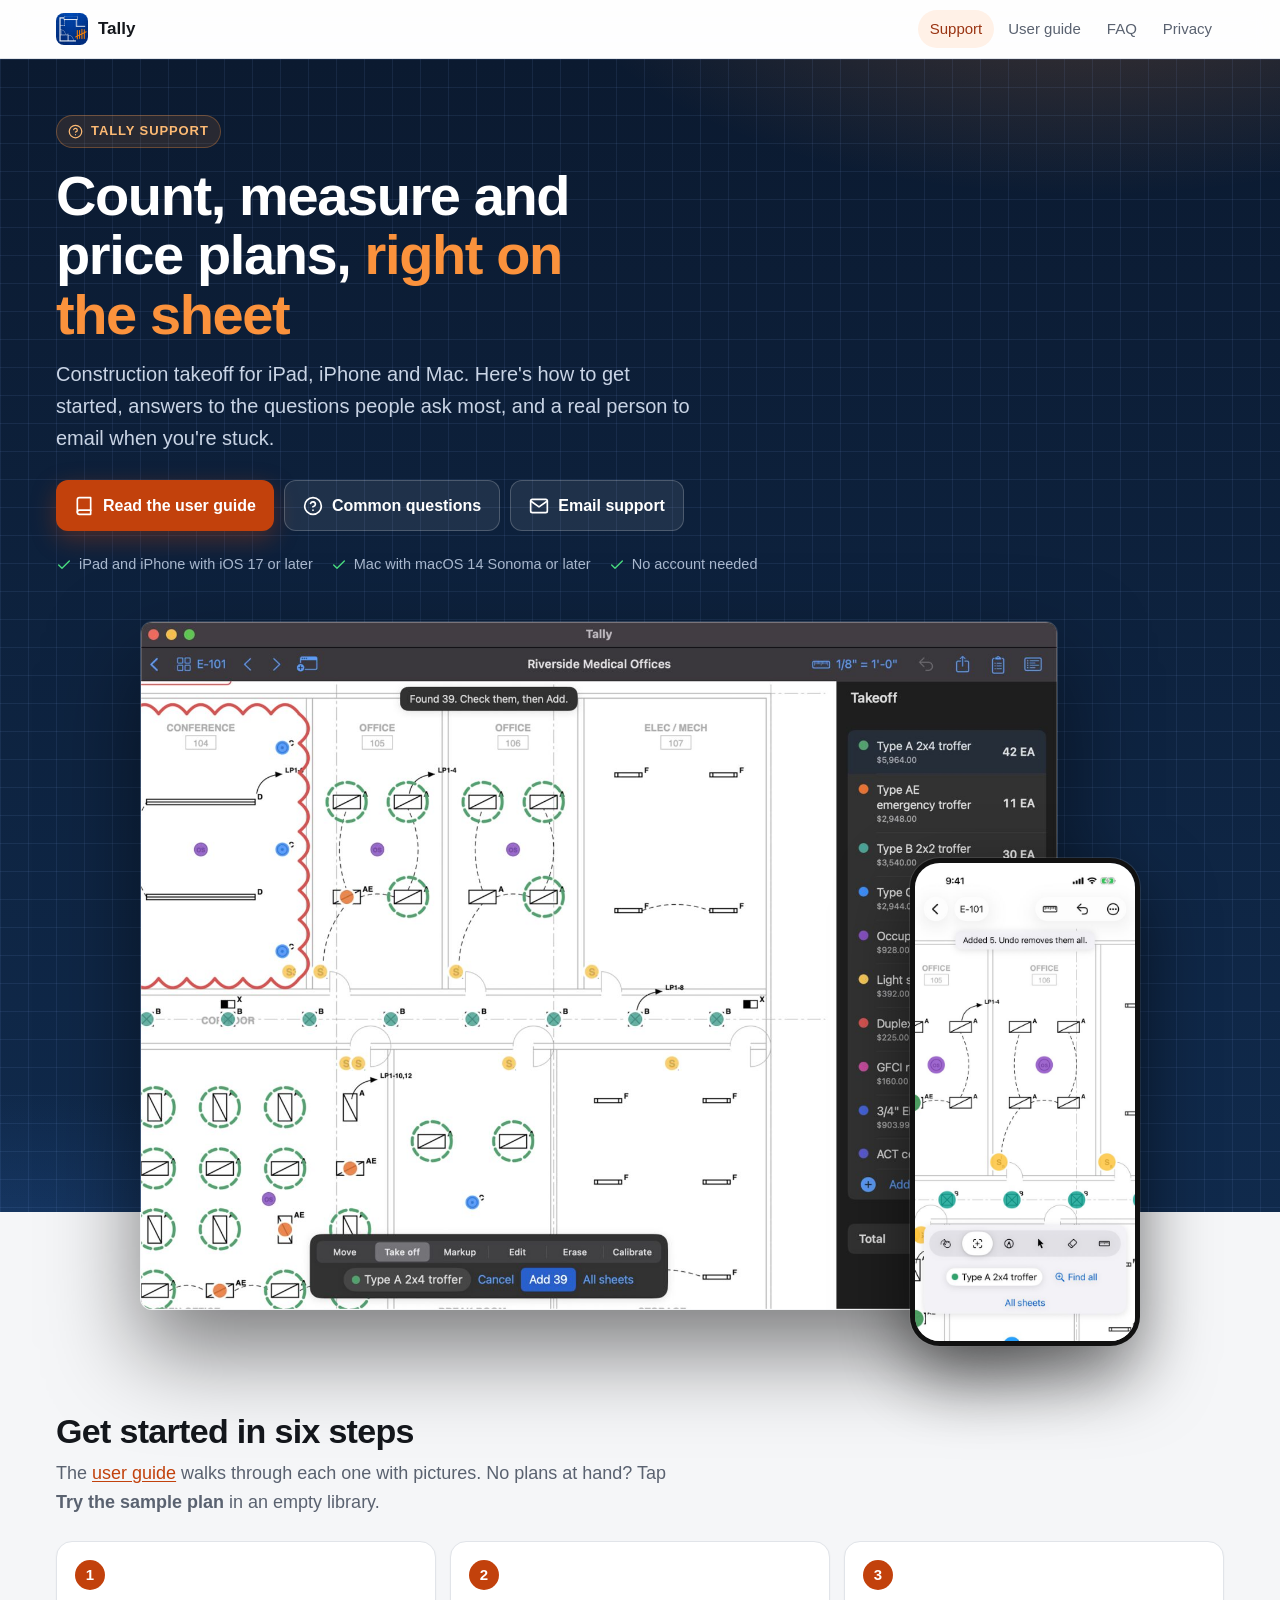
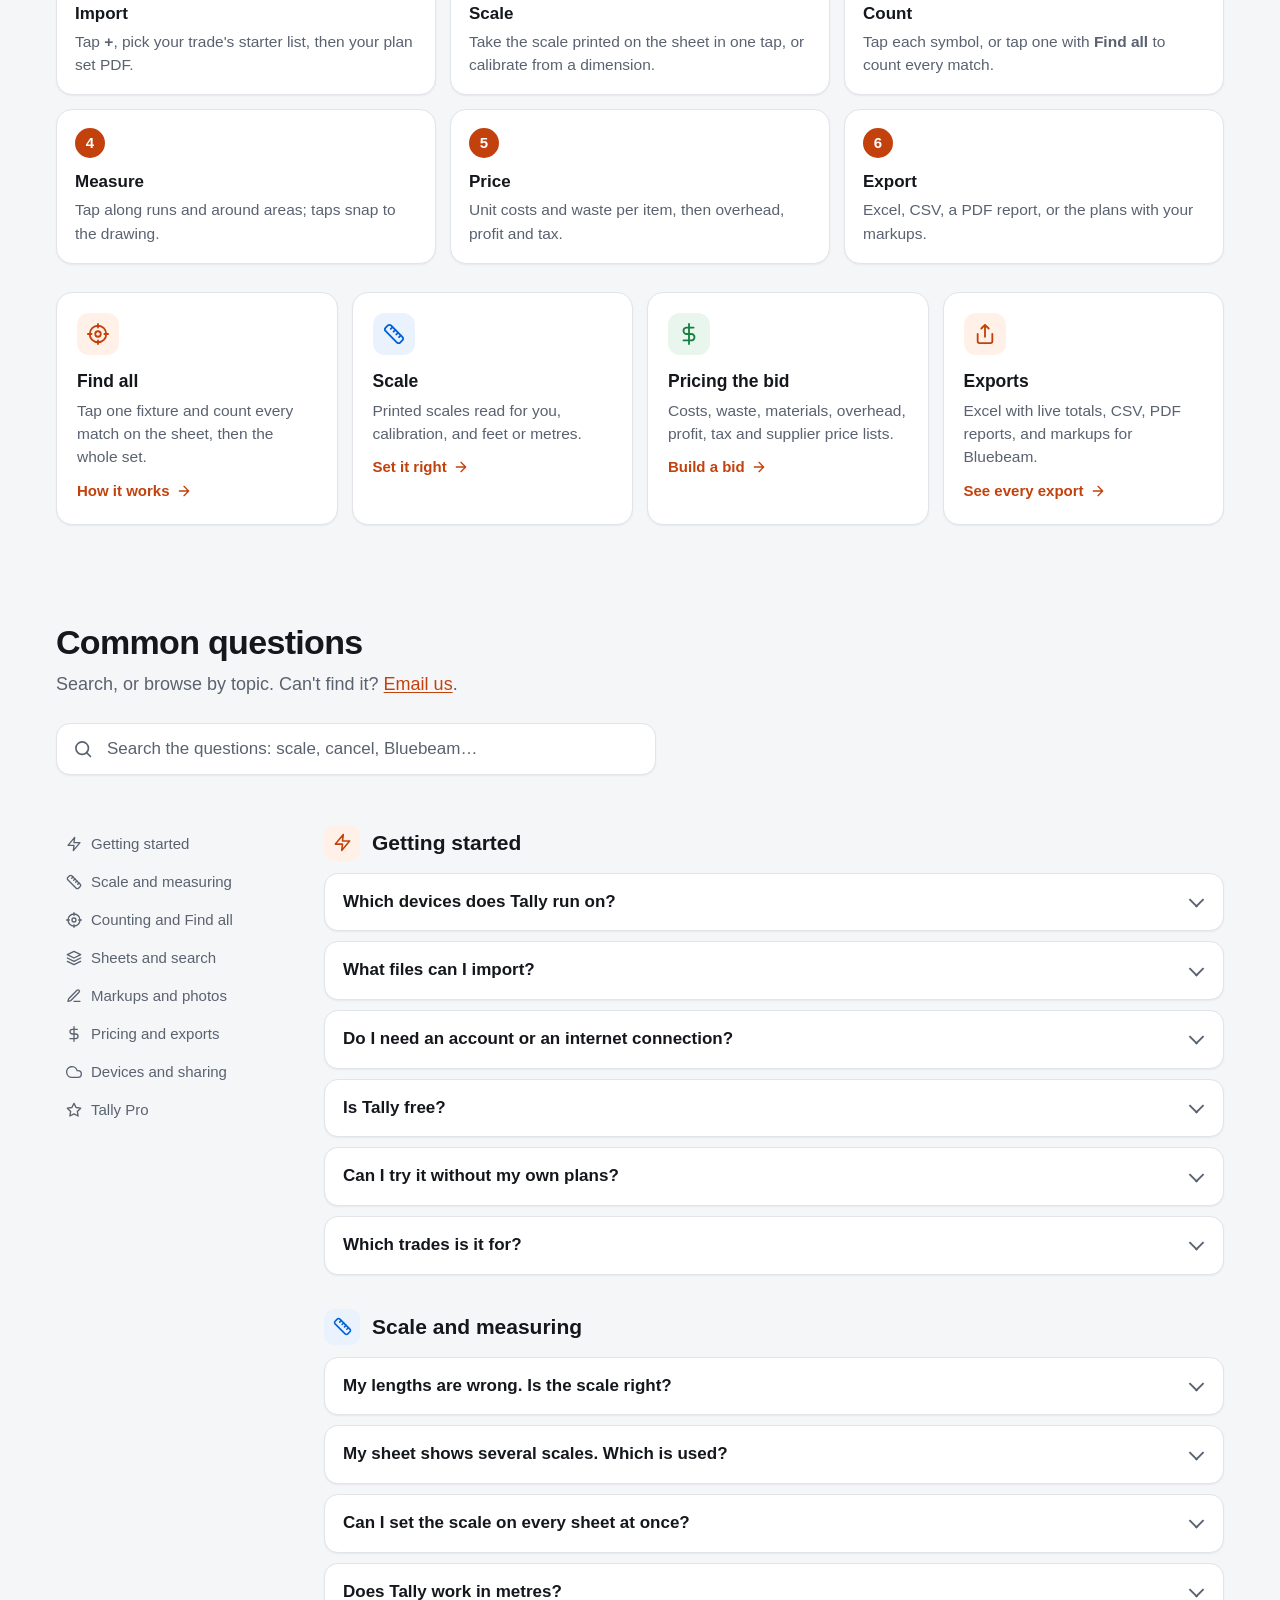
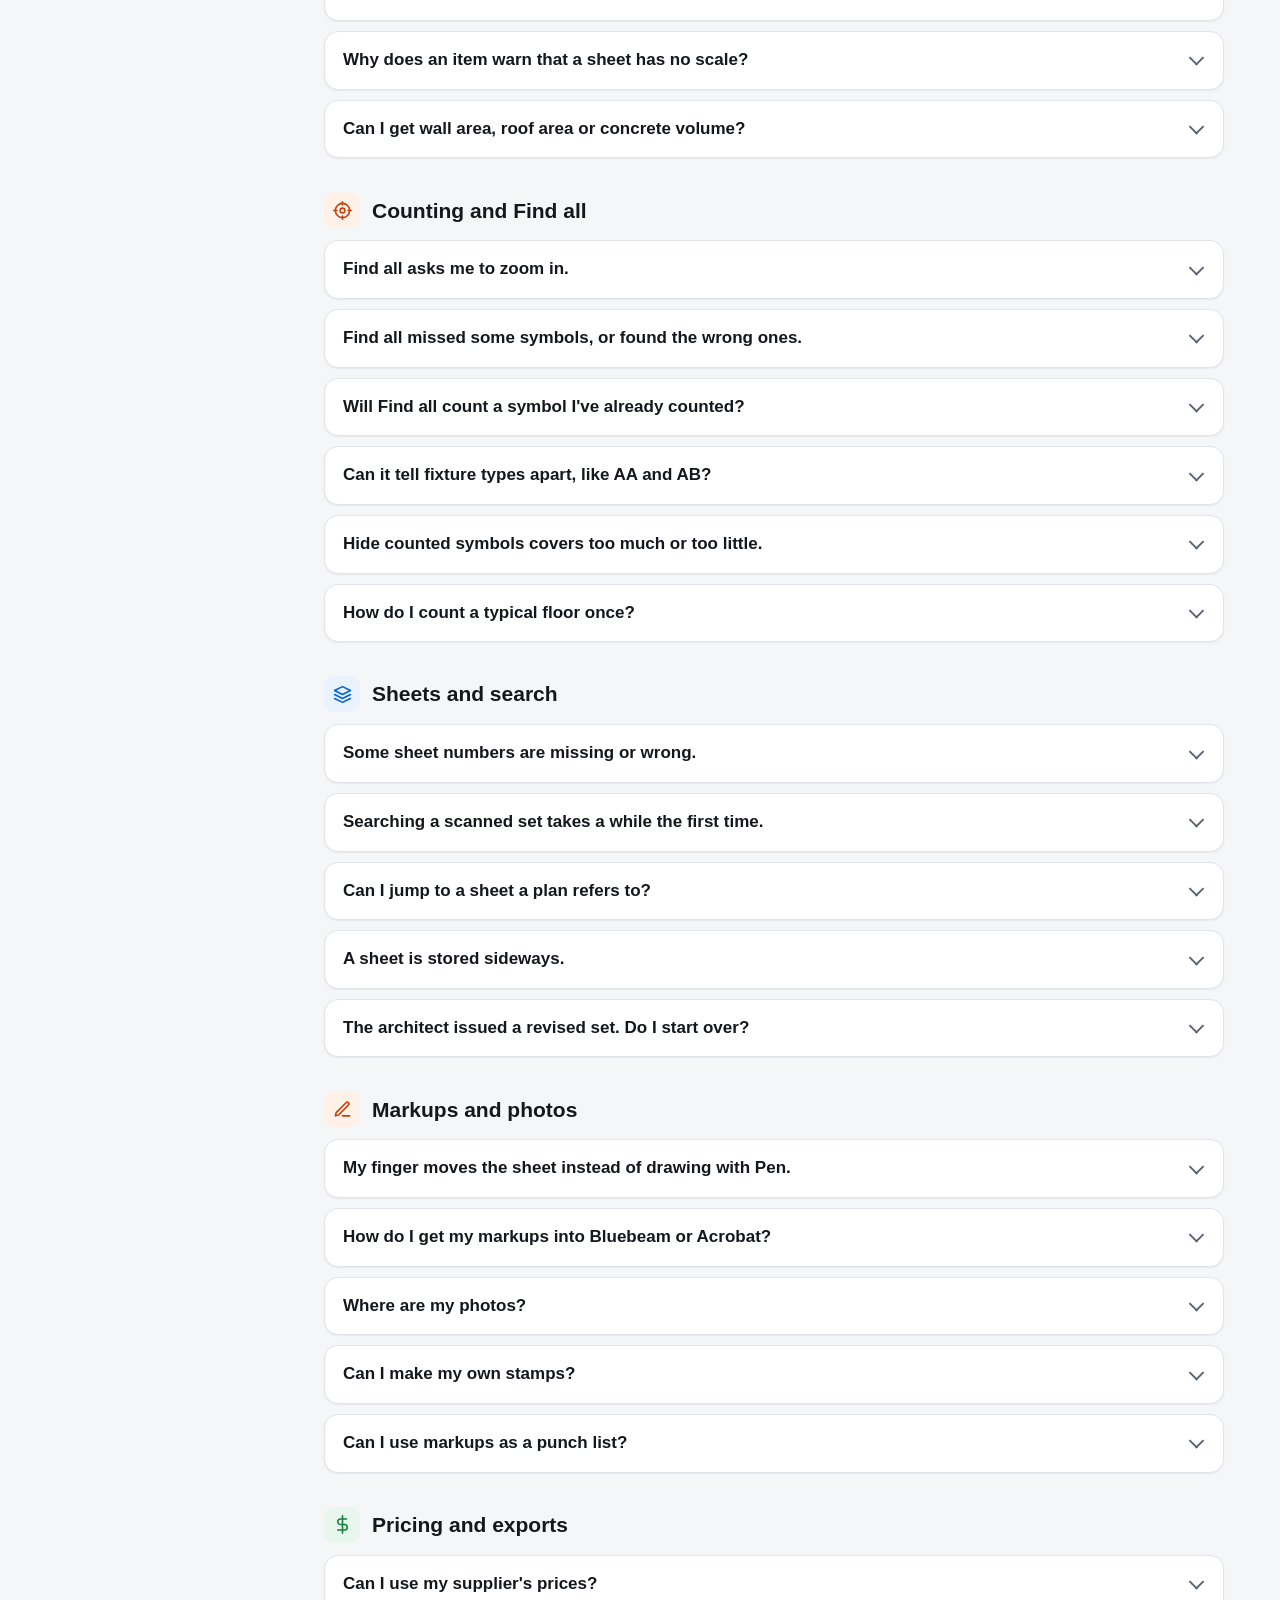
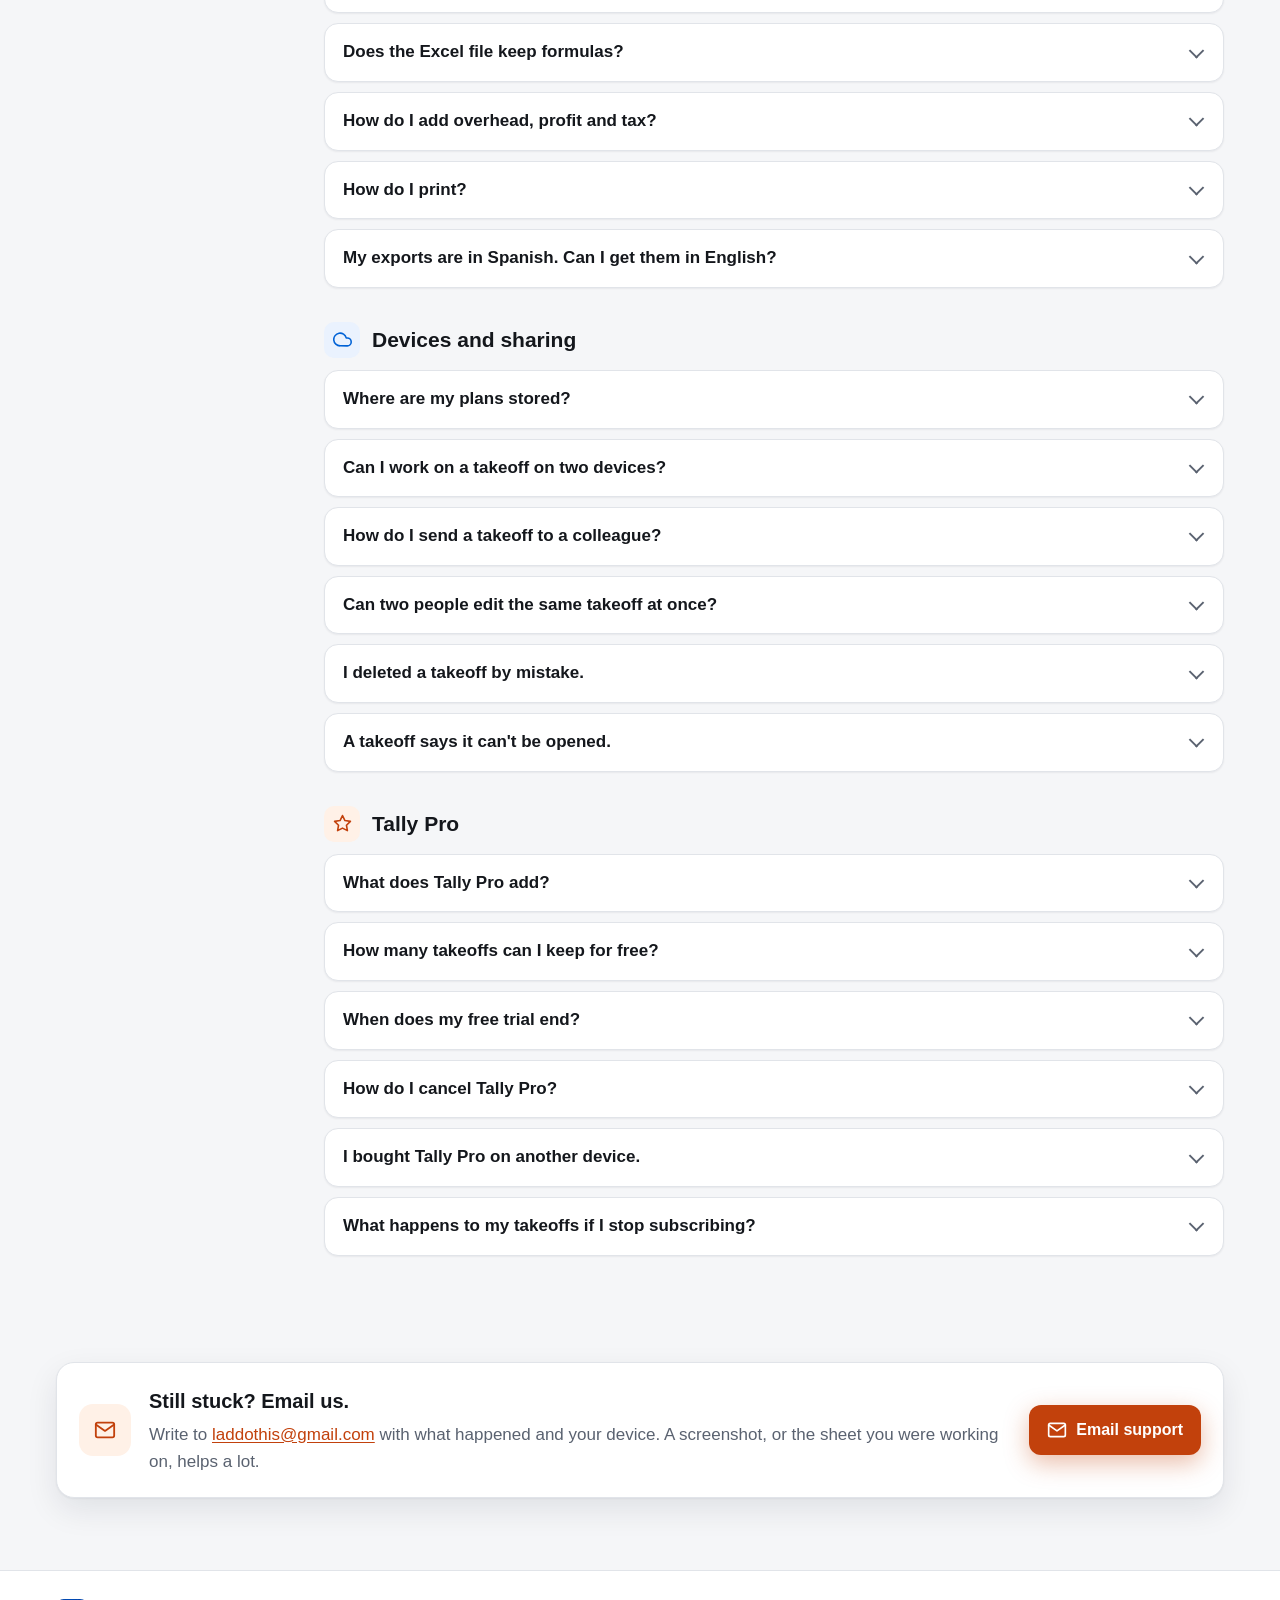
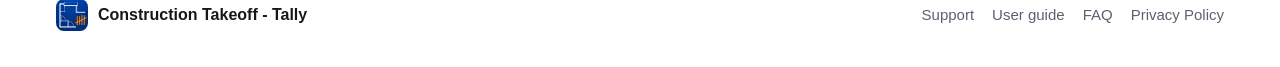
==== commit 74c51e79: "Free vs Tally Pro: three free takeoffs, every Pro feature on the sample plan, revised sets in Pro, t" ====
--- a/index.html
+++ b/index.html
@@ -98,9 +98,9 @@
         <details class="qa" id="account"><summary>Do I need an account or an internet connection?</summary><div class="a">
           <p>No account, ever. Tally works offline: your plans and takeoffs are on your device. With iCloud on, they also sync to your other devices whenever you're connected.</p></div></details>
         <details class="qa" id="free"><summary>Is Tally free?</summary><div class="a">
-          <p>Importing plans, scales, counting by hand, runs and areas, zones, markups, photos, pricing and the bid are free, with no time limit. <a href="guide.html#pro">Tally Pro</a> adds Find all, rooms in one tap, exports and printing, with a 7-day free trial.</p></div></details>
+          <p>Yes. Counting by hand, runs and areas, scales, zones, markups, photos, and pricing and the bid on screen are free, with no time limit, on up to three takeoffs at a time. <a href="guide.html#pro">Tally Pro</a> adds Find all, rooms in one tap, every export and printing, revised sets and Compare, and no limit on takeoffs. Every Pro feature works free on the sample plan, and Tally Pro starts with a 7-day free trial.</p></div></details>
         <details class="qa" id="sample"><summary>Can I try it without my own plans?</summary><div class="a">
-          <p>Yes. In an empty library, tap <b>Try the sample plan</b>: a real electrical sheet with an electrical item list, ready to count and measure.</p></div></details>
+          <p>Yes. In an empty library, tap <b>Try the sample plan</b> (or, later, <b>Help</b> › <b>Try Tally Pro on the sample plan</b>): a real electrical sheet with an electrical item list. Every Tally Pro feature works on it, free, so you can try Find all, rooms and the exports before deciding.</p></div></details>
         <details class="qa" id="trades"><summary>Which trades is it for?</summary><div class="a">
           <p>Any trade that counts, measures or prices from plans. New takeoffs can start with an item list for electrical, drywall and framing, flooring, roofing, plumbing, HVAC, concrete or painting, or blank, or with the items and prices of one of your earlier takeoffs.</p></div></details>
       </section>
@@ -148,7 +148,7 @@
         <details class="qa" id="sideways"><summary>A sheet is stored sideways.</summary><div class="a">
           <p>Scale menu › <b>Rotate sheet</b> (<kbd>⌘R</kbd> on a Mac) turns it a quarter turn at a time. The plan file isn't changed, and your marks stay put on the drawing.</p></div></details>
         <details class="qa" id="revised"><summary>The architect issued a revised set. Do I start over?</summary><div class="a">
-          <p>No. In the library, press and hold the takeoff and choose <b>Replace with revised set</b>. Marks follow their sheets by sheet number, and <b>Compare</b> shows what changed on each sheet: removed in red, added in blue. The previous version is kept.</p></div></details>
+          <p>No. With Tally Pro, press and hold the takeoff in the library and choose <b>Replace with revised set</b>. Marks follow their sheets by sheet number, and <b>Compare</b> shows what changed on each sheet: removed in red, added in blue. The previous version is kept.</p></div></details>
       </section>
 
       <section class="faq-group" id="q-markup">
@@ -198,13 +198,17 @@
       <section class="faq-group" id="q-pro">
         <h3><span class="tile"><svg class="ic"><use href="icons.svg#star"/></svg></span>Tally Pro</h3>
         <details class="qa" id="pro-includes"><summary>What does Tally Pro add?</summary><div class="a">
-          <p>Find all (on a sheet and across the set), Room and All rooms, every export (Excel, CSV, PDF report, plan PDF with markups, punch list, takeoff file) and printing. It's monthly or yearly, with a 7-day free trial; the App Store shows the price in your currency before you subscribe.</p></div></details>
+          <p>Find all (on a sheet and across the set), Room and All rooms, every export (Excel, CSV, PDF report, plan PDF with markups, punch list, takeoff file), printing, revised sets and Compare, and no limit on takeoffs. It's monthly or yearly, with a 7-day free trial; the App Store shows the price in your currency before you subscribe.</p></div></details>
+        <details class="qa" id="free-limit"><summary>How many takeoffs can I keep for free?</summary><div class="a">
+          <p>Three at a time; the sample plan doesn't count. The list of takeoffs shows how many you've used, and deleting one (it goes to Recently Deleted) frees its place. Every takeoff you have always opens and can be worked on, whatever the count: only a new one needs Tally Pro.</p></div></details>
+        <details class="qa" id="trial-end"><summary>When does my free trial end?</summary><div class="a">
+          <p><b>Help</b> in the list of takeoffs shows the day. Two days before it ends, the list reminds you, with <b>Manage subscription</b> to cancel if you'd rather not continue. Cancel at least 24 hours before the end to avoid being charged.</p></div></details>
         <details class="qa" id="cancel"><summary>How do I cancel Tally Pro?</summary><div class="a">
           <p>In Tally: <b>Help</b> in the library › <b>Manage subscription</b>. Or in Settings › your name › Subscriptions on iPhone or iPad, or in the App Store app on a Mac. Cancel at least 24 hours before the period (or the free trial) ends.</p></div></details>
         <details class="qa" id="restore"><summary>I bought Tally Pro on another device.</summary><div class="a">
           <p>One subscription covers iPhone, iPad and Mac with the same Apple Account. If it doesn't show, tap <b>Help</b> › <b>Restore purchases</b> (or <b>Restore purchases</b> on the Tally Pro screen).</p></div></details>
         <details class="qa" id="stop"><summary>What happens to my takeoffs if I stop subscribing?</summary><div class="a">
-          <p>Nothing is lost. Your takeoffs stay as they are, and everything free keeps working. Find all, rooms in one tap and exports come back when you subscribe again.</p></div></details>
+          <p>Nothing is lost. Every takeoff stays and opens, and everything free keeps working. With more than three, a new takeoff needs Tally Pro again (or delete one to make room). Find all, rooms, exports and revised sets come back when you subscribe again.</p></div></details>
       </section>
     </div>
   </div>
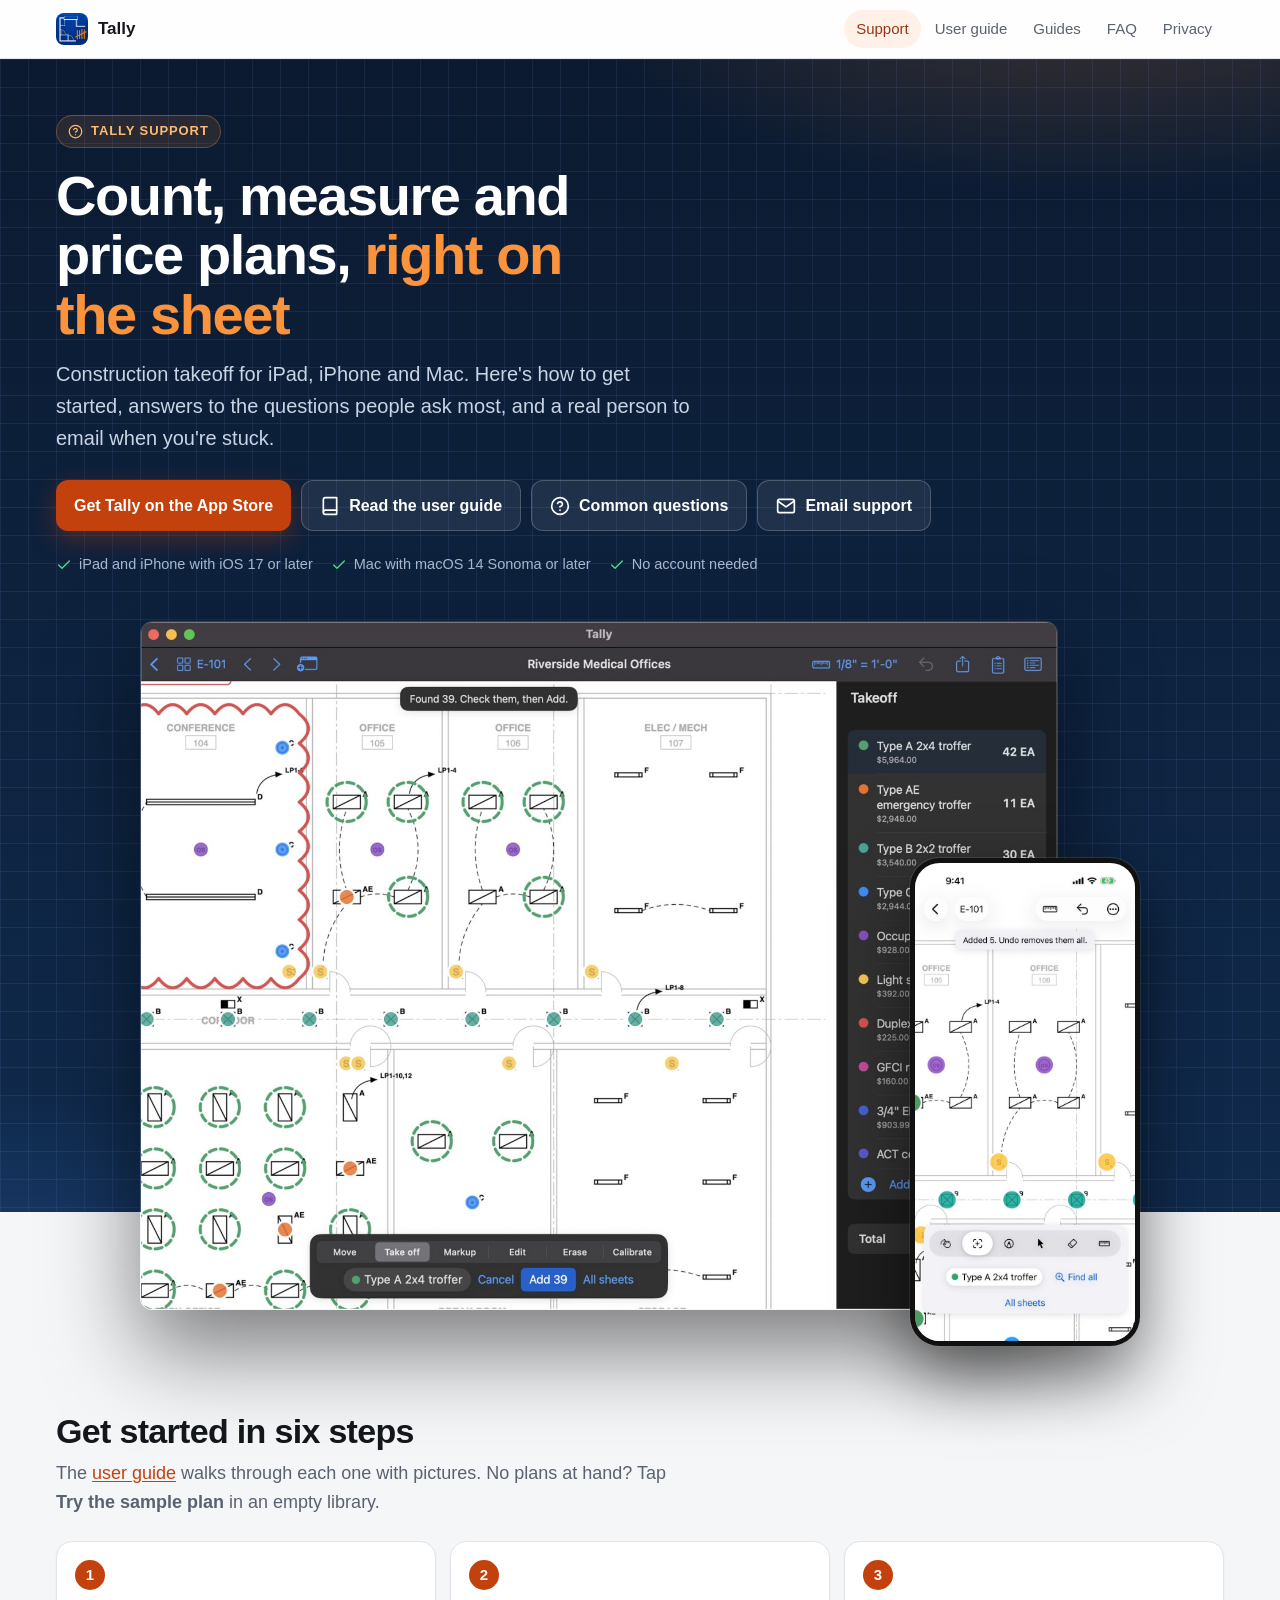
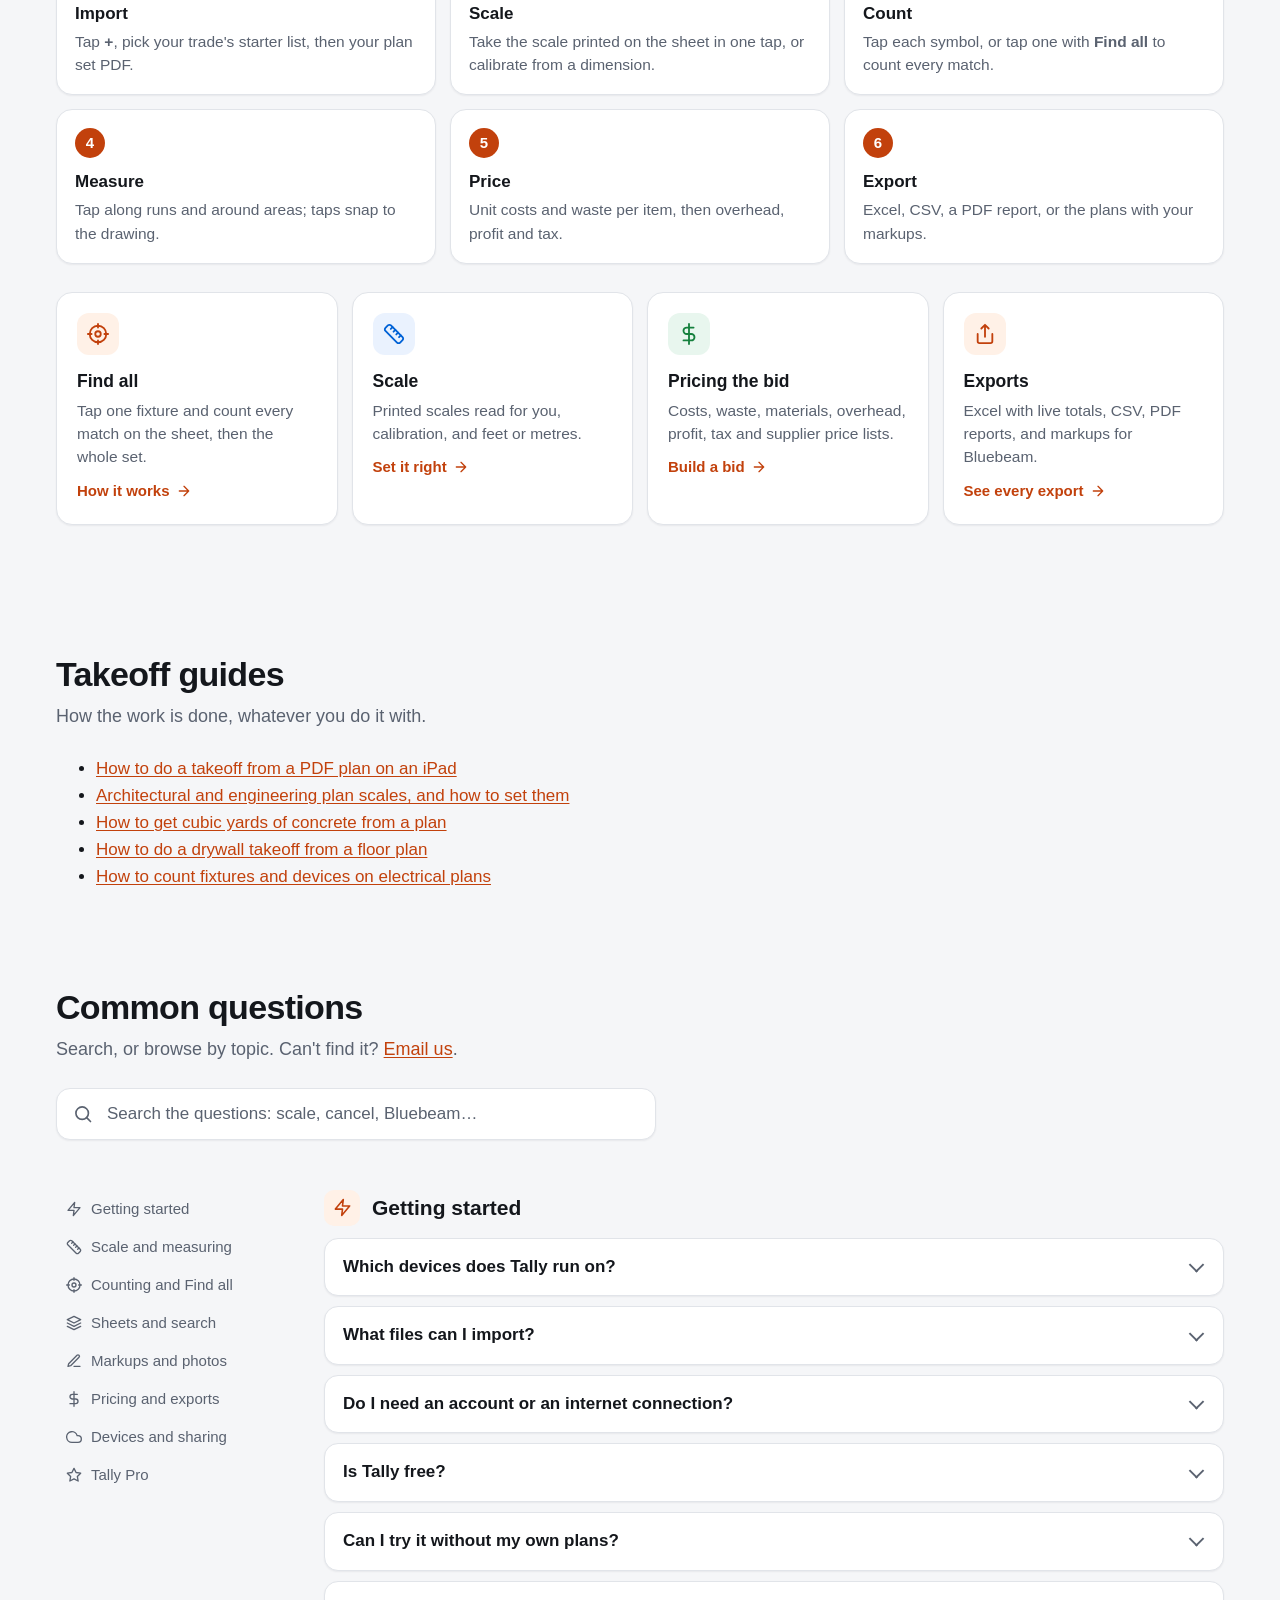
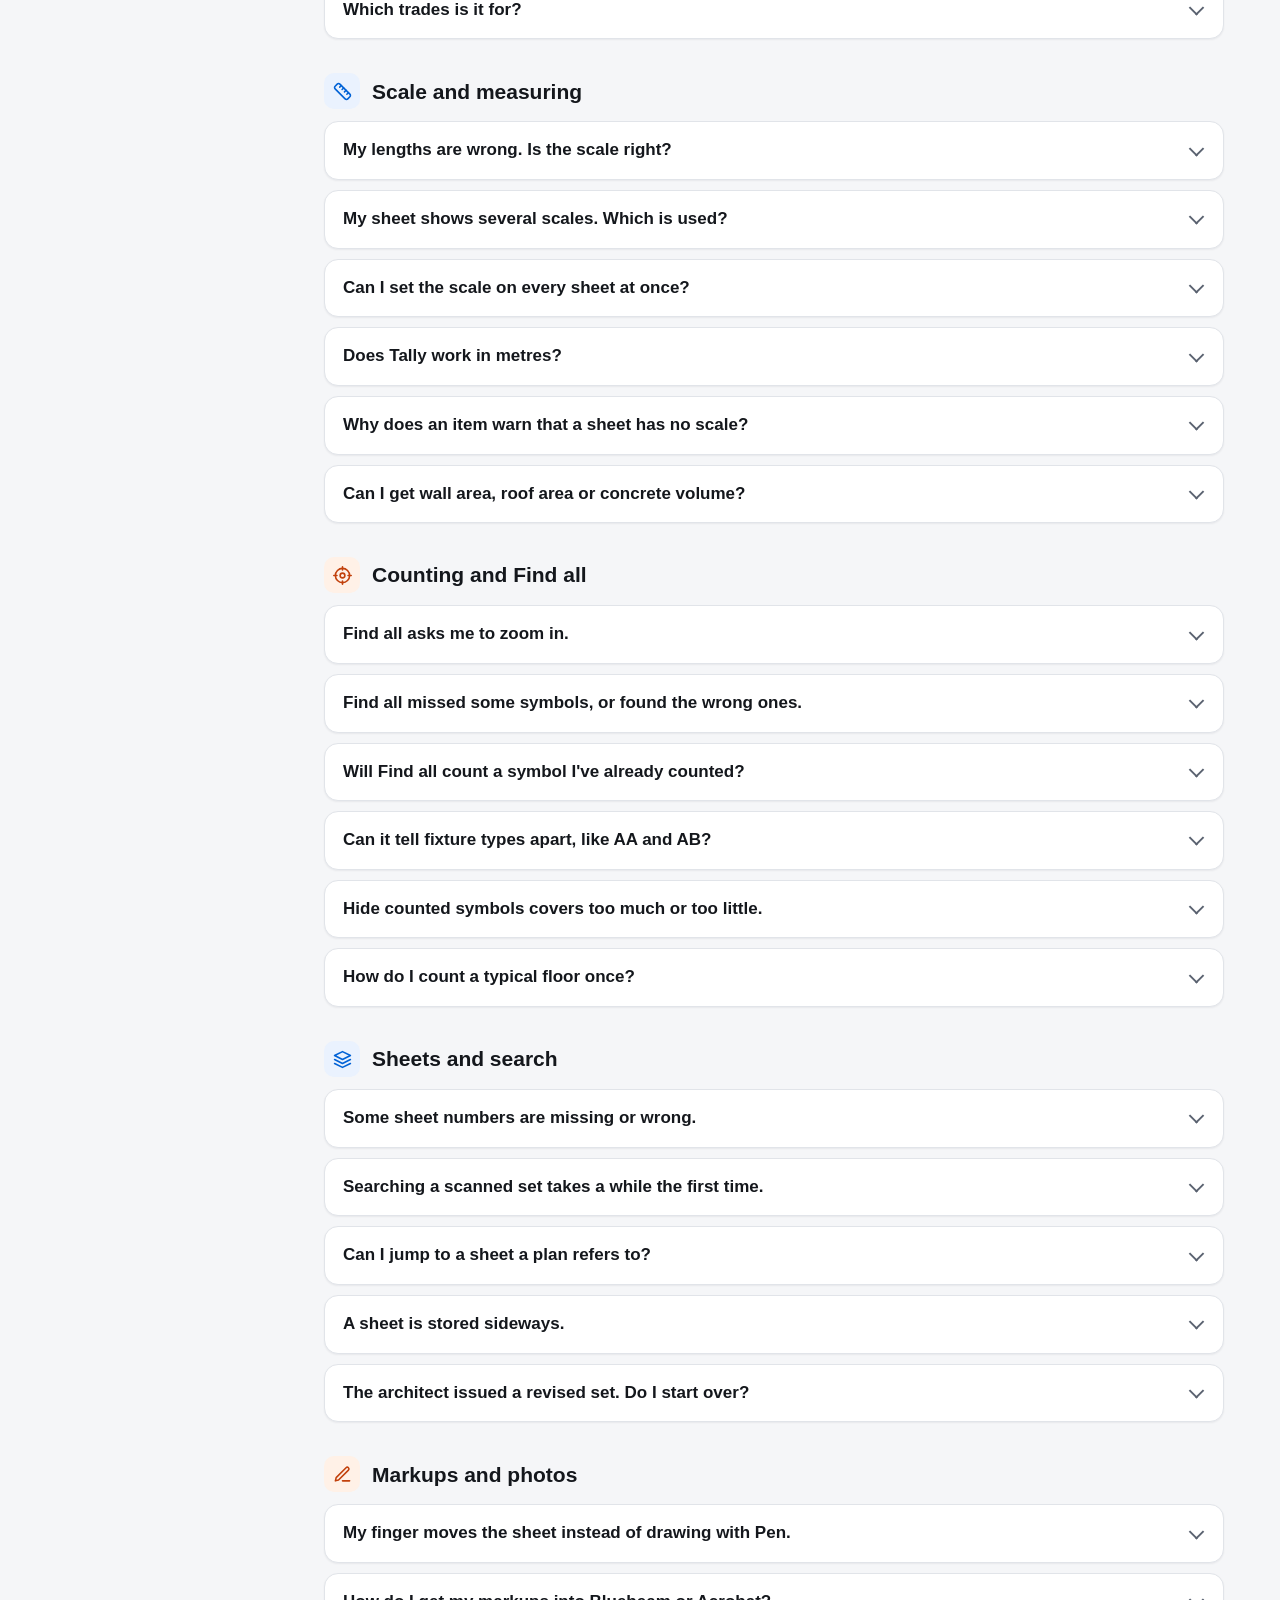
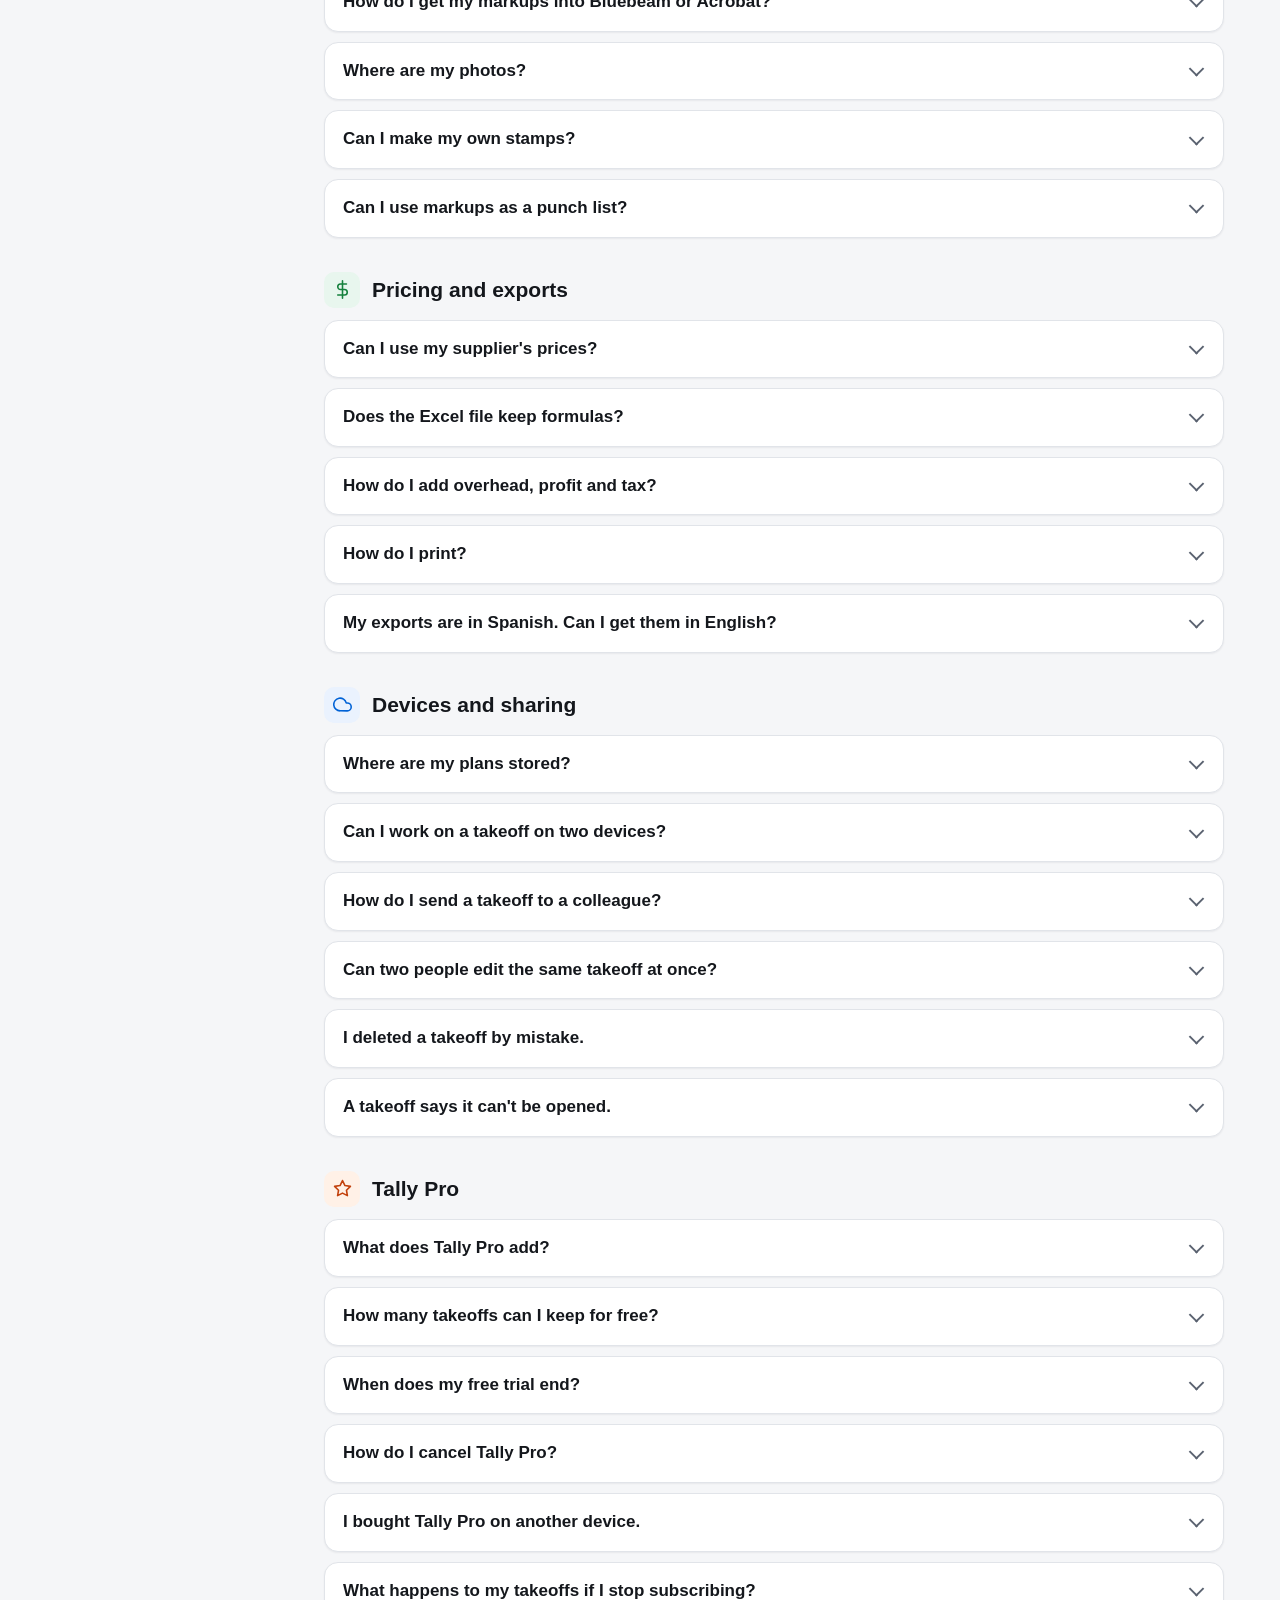
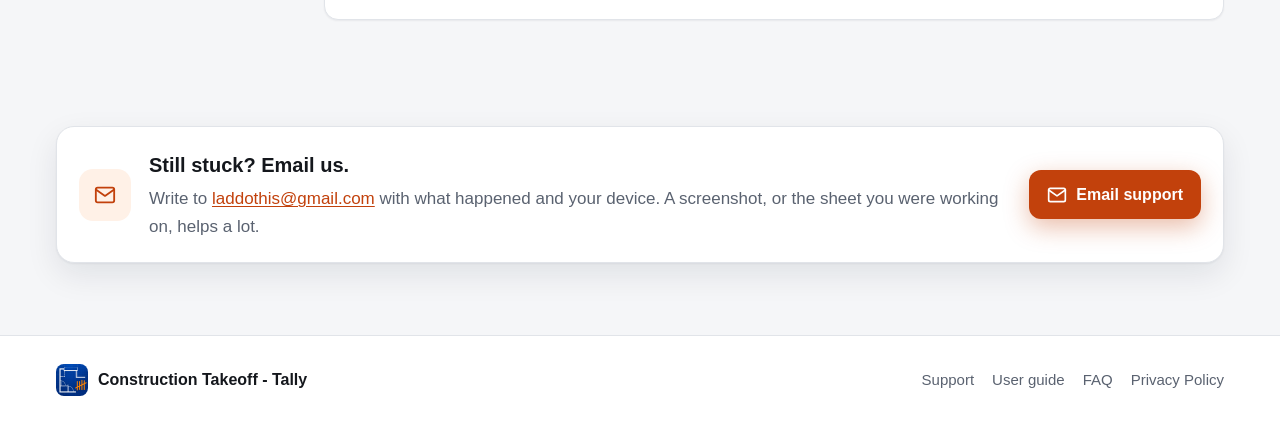
==== commit 64d05482: "Five takeoff guides, App Store link and guide list on the home page, llms.txt, sitemap" ====
--- a/index.html
+++ b/index.html
@@ -3,12 +3,16 @@
 <head>
 <meta charset="utf-8">
 <meta name="viewport" content="width=device-width, initial-scale=1">
-<title>Support · Construction Takeoff - Tally</title>
-<meta name="description" content="Help for Tally, construction takeoff on iPad, iPhone and Mac: getting started, answers to common questions, and how to reach us.">
+<meta name="msvalidate.01" content="9BEF4B135A9025BA46678C081A6365D9" />
+<title>Tally: Construction Takeoff for iPad, iPhone and Mac</title>
+<meta name="description" content="Construction takeoff from PDF plans on iPad, iPhone and Mac: count, measure, mark up and price on the sheet, offline. Guides, help and support.">
 <meta name="theme-color" content="#0b1a30">
 <link rel="stylesheet" href="style.css">
 <link rel="icon" href="icon.png">
 <link rel="apple-touch-icon" href="icon.png">
+<link rel="canonical" href="https://coderalert0.github.io/tally-takeoff-site/">
+<meta name="apple-itunes-app" content="app-id=6822083779">
+<script type="application/ld+json">{"@context":"https://schema.org","@type":"SoftwareApplication","name":"Construction Takeoff - Tally","operatingSystem":"iOS 17, iPadOS 17, macOS 14","applicationCategory":"BusinessApplication","url":"https://apps.apple.com/us/app/id6822083779","offers":{"@type":"Offer","price":"0","priceCurrency":"USD"}}</script>
 </head>
 <body>
 <a class="skip" href="#faq">Skip to the questions</a>
@@ -18,6 +22,7 @@
     <nav class="nav" aria-label="Site">
       <a href="./" aria-current="page">Support</a>
       <a href="guide.html">User guide</a>
+      <a href="#guides">Guides</a>
       <a href="#faq">FAQ</a>
       <a href="privacy.html">Privacy</a>
     </nav>
@@ -30,7 +35,8 @@
     <h1>Count, measure and price plans, <em>right on the sheet</em></h1>
     <p class="lead">Construction takeoff for iPad, iPhone and Mac. Here's how to get started, answers to the questions people ask most, and a real person to email when you're stuck.</p>
     <div class="actions">
-      <a class="btn btn-primary" href="guide.html"><svg class="ic"><use href="icons.svg#book"/></svg>Read the user guide</a>
+      <a class="btn btn-primary" href="https://apps.apple.com/us/app/apple-store/id6822083779?pt=128557981&amp;ct=site-home&amp;mt=8">Get Tally on the App Store</a>
+      <a class="btn btn-ghost" href="guide.html"><svg class="ic"><use href="icons.svg#book"/></svg>Read the user guide</a>
       <a class="btn btn-ghost" href="#faq"><svg class="ic"><use href="icons.svg#help"/></svg>Common questions</a>
       <a class="btn btn-ghost mail" href="#contact"><svg class="ic"><use href="icons.svg#mail"/></svg>Email support</a>
     </div>
@@ -65,6 +71,18 @@
     <a class="card" href="guide.html#exports"><span class="tile"><svg class="ic"><use href="icons.svg#share"/></svg></span><h3>Exports</h3><p>Excel with live totals, CSV, PDF reports, and markups for Bluebeam.</p><span class="more">See every export<svg class="ic"><use href="icons.svg#arrow"/></svg></span></a>
   </div>
 </div>
+<div class="wrap" id="guides">
+  <h2 class="section-title">Takeoff guides</h2>
+  <p class="section-sub">How the work is done, whatever you do it with.</p>
+  <ul>
+    <li><a href="pdf-takeoff-on-ipad.html">How to do a takeoff from a PDF plan on an iPad</a></li>
+    <li><a href="plan-scales.html">Architectural and engineering plan scales, and how to set them</a></li>
+    <li><a href="concrete-cubic-yards-from-plans.html">How to get cubic yards of concrete from a plan</a></li>
+    <li><a href="drywall-takeoff-from-plans.html">How to do a drywall takeoff from a floor plan</a></li>
+    <li><a href="count-symbols-on-electrical-plans.html">How to count fixtures and devices on electrical plans</a></li>
+  </ul>
+</div>
+
 
 <div class="wrap" id="faq" style="padding-top:8px">
   <h2 class="section-title">Common questions</h2>
@@ -134,7 +152,7 @@
         <details class="qa" id="hide-counted"><summary>Hide counted symbols covers too much or too little.</summary><div class="a">
           <p>Symbols counted with Find all are covered at their own size (a long fixture, such as a pendant row, over its middle); ones you tapped by hand get a fixture-sized cover. Turn it off from the item menu at any time.</p></div></details>
         <details class="qa" id="typical"><summary>How do I count a typical floor once?</summary><div class="a">
-          <p>Count it, then either Scale menu › <b>Repeat this sheet (typical floor)</b> to multiply its quantities, or <b>Copy this sheet's marks to</b> another sheet of the same size, so each floor has its own marks (and its own zone, if you use zones).</p></div></details>
+          <p>Count it, then either This sheet › <b>Repeat this sheet (typical floor)</b> to multiply its quantities, or <b>Copy this sheet's marks to</b> another sheet of the same size, so each floor has its own marks (and its own zone, if you use zones).</p></div></details>
       </section>
 
       <section class="faq-group" id="q-sheets">
@@ -146,7 +164,7 @@
         <details class="qa" id="sheet-links"><summary>Can I jump to a sheet a plan refers to?</summary><div class="a">
           <p>Yes. With the <b>Move</b> tool, tap a sheet number written on the plan, such as SEE E-501 or a detail's 3/E-501, and that sheet opens.</p></div></details>
         <details class="qa" id="sideways"><summary>A sheet is stored sideways.</summary><div class="a">
-          <p>Scale menu › <b>Rotate sheet</b> (<kbd>⌘R</kbd> on a Mac) turns it a quarter turn at a time. The plan file isn't changed, and your marks stay put on the drawing.</p></div></details>
+          <p>This sheet › <b>Rotate sheet</b> (<kbd>⌘R</kbd> on a Mac) turns it a quarter turn at a time. The plan file isn't changed, and your marks stay put on the drawing.</p></div></details>
         <details class="qa" id="revised"><summary>The architect issued a revised set. Do I start over?</summary><div class="a">
           <p>No. With Tally Pro, press and hold the takeoff in the library and choose <b>Replace with revised set</b>. Marks follow their sheets by sheet number, and <b>Compare</b> shows what changed on each sheet: removed in red, added in blue. The previous version is kept.</p></div></details>
       </section>
